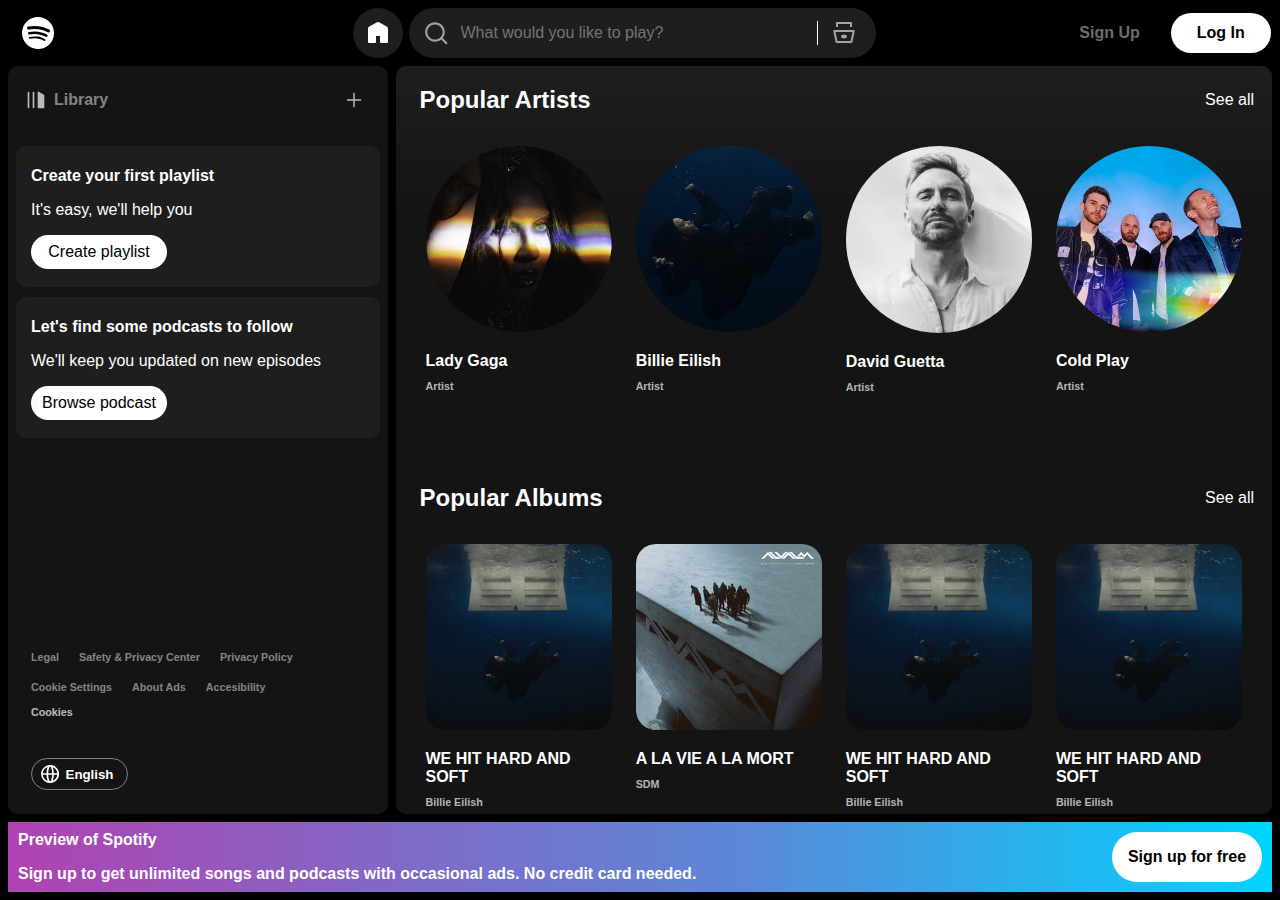
==== index.html @ e06eae56 "main.html to index.html" ====
<html lang="en">
  <head>
    <meta charset="UTF-8" />
    <meta name="viewport" content="width=device-width, initial-scale=1.0" />
    <title>Spotify</title>
    <link rel="stylesheet" href="style.css" />
  </head>
  <body>
    <header class="spaceBetween verticalCenter">
      <svg
        class="spotifyIcon"
        role="img"
        viewBox="0 0 24 24"
        aria-label="Spotify"
        aria-hidden="false"
        height="32"
        data-encore-id="logoSpotify"
      >
        <title>Spotify</title>
        <path
          d="M13.427.01C6.805-.253 1.224 4.902.961 11.524.698 18.147 5.853 23.728 12.476 23.99c6.622.263 12.203-4.892 12.466-11.514S20.049.272 13.427.01m5.066 17.579a.717.717 0 0 1-.977.268 14.4 14.4 0 0 0-5.138-1.747 14.4 14.4 0 0 0-5.42.263.717.717 0 0 1-.338-1.392c1.95-.474 3.955-.571 5.958-.29 2.003.282 3.903.928 5.647 1.92a.717.717 0 0 1 .268.978m1.577-3.15a.93.93 0 0 1-1.262.376 17.7 17.7 0 0 0-5.972-1.96 17.7 17.7 0 0 0-6.281.238.93.93 0 0 1-1.11-.71.93.93 0 0 1 .71-1.11 19.5 19.5 0 0 1 6.94-.262 19.5 19.5 0 0 1 6.599 2.165c.452.245.62.81.376 1.263m1.748-3.551a1.147 1.147 0 0 1-1.546.488 21.4 21.4 0 0 0-6.918-2.208 21.4 21.4 0 0 0-7.259.215 1.146 1.146 0 0 1-.456-2.246 23.7 23.7 0 0 1 8.034-.24 23.7 23.7 0 0 1 7.657 2.445c.561.292.78.984.488 1.546m13.612-.036-.832-.247c-1.67-.495-2.14-.681-2.14-1.353 0-.637.708-1.327 2.264-1.327 1.539 0 2.839.752 3.51 1.31.116.096.24.052.24-.098V6.935c0-.097-.027-.15-.098-.203-.83-.62-2.272-1.07-3.723-1.07-2.953 0-4.722 1.68-4.722 3.59 0 2.157 1.371 2.91 3.626 3.546l.973.274c1.689.478 1.998.902 1.998 1.556 0 1.097-.831 1.433-2.07 1.433-1.556 0-3.457-.911-4.35-2.025-.08-.098-.177-.053-.177.062v2.423c0 .097.01.141.08.22.743.814 2.52 1.53 4.59 1.53 2.546 0 4.456-1.485 4.456-3.784 0-1.787-1.052-2.865-3.625-3.635m10.107-1.76c-1.68 0-2.653 1.026-3.219 2.052V9.376c0-.08-.044-.124-.124-.124h-2.22c-.079 0-.123.044-.123.124V20.72c0 .08.044.124.124.124h2.22c.079 0 .123-.044.123-.124v-4.536c.566 1.025 1.521 2.034 3.237 2.034 2.264 0 3.89-1.955 3.89-4.581s-1.644-4.545-3.908-4.545m-.654 6.986c-1.185 0-2.211-1.167-2.618-2.458.407-1.362 1.344-2.405 2.618-2.405 1.211 0 2.051.92 2.051 2.423s-.84 2.44-2.051 2.44m40.633-6.826h-2.264c-.08 0-.115.017-.15.097l-2.282 5.483-2.29-5.483c-.035-.08-.07-.097-.15-.097h-3.661v-.584c0-.955.645-1.397 1.476-1.397.496 0 1.035.256 1.415.486.089.053.15-.008.115-.088l-.796-1.901a.26.26 0 0 0-.124-.133c-.389-.203-1.025-.38-1.644-.38-1.875 0-2.954 1.432-2.954 3.254v.743h-1.503c-.08 0-.124.044-.124.124v1.768c0 .08.044.124.124.124h1.503v6.668c0 .08.044.123.124.123h2.264c.08 0 .124-.044.124-.123v-6.668h1.936l2.812 6.11-1.512 3.325c-.044.098.009.142.097.142h2.414c.08 0 .116-.018.15-.097l4.997-11.355c.035-.08-.009-.141-.097-.141M54.964 9.04c-2.865 0-4.837 2.025-4.837 4.616 0 2.573 1.971 4.616 4.837 4.616 2.856 0 4.846-2.043 4.846-4.616 0-2.591-1.99-4.616-4.846-4.616m.008 7.065c-1.37 0-2.343-1.043-2.343-2.45 0-1.405.973-2.449 2.343-2.449 1.362 0 2.335 1.043 2.335 2.45 0 1.406-.973 2.45-2.335 2.45m33.541-6.334a1.24 1.24 0 0 0-.483-.471 1.4 1.4 0 0 0-.693-.17q-.384 0-.693.17a1.24 1.24 0 0 0-.484.471q-.174.302-.174.681 0 .375.174.677.175.3.484.471t.693.17.693-.17.483-.471.175-.676q0-.38-.175-.682m-.211 1.247a1 1 0 0 1-.394.39 1.15 1.15 0 0 1-.571.14 1.16 1.16 0 0 1-.576-.14 1 1 0 0 1-.391-.39 1.14 1.14 0 0 1-.14-.566q0-.316.14-.562t.391-.388.576-.14q.32 0 .57.14.253.141.395.39t.142.565q0 .312-.142.56m-19.835-5.78c-.85 0-1.468.6-1.468 1.396s.619 1.397 1.468 1.397c.866 0 1.485-.6 1.485-1.397 0-.796-.619-1.397-1.485-1.397m19.329 5.19a.31.31 0 0 0 .134-.262q0-.168-.132-.266-.132-.099-.381-.099h-.588v1.229h.284v-.489h.154l.374.489h.35l-.41-.518a.5.5 0 0 0 .215-.084m-.424-.109h-.26v-.3h.27q.12 0 .184.036a.12.12 0 0 1 .065.116.12.12 0 0 1-.067.111.4.4 0 0 1-.192.037M69.607 9.252h-2.263c-.08 0-.124.044-.124.124v8.56c0 .08.044.123.124.123h2.263c.08 0 .124-.044.124-.123v-8.56c0-.08-.044-.124-.124-.124m-3.333 6.605a2.1 2.1 0 0 1-1.053.257c-.725 0-1.185-.425-1.185-1.362v-3.484h2.211c.08 0 .124-.044.124-.124V9.376c0-.08-.044-.124-.124-.124h-2.21V6.944c0-.097-.063-.15-.15-.08l-3.954 3.113c-.053.044-.07.088-.07.16v1.007c0 .08.044.124.123.124h1.539v3.855c0 2.087 1.203 3.06 2.918 3.06.743 0 1.46-.194 1.884-.442.062-.035.07-.07.07-.133v-1.68c0-.088-.044-.115-.123-.07"
          transform="translate(-0.95,0)"
        ></path>
      </svg>

      <section class="row verticalCenter search">
        <section class="homeButtonWrapper horizontalCenter">
          <a class="homeButton center" href="">
            <svg
              class="homeIcon"
              data-encore-id="icon"
              role="img"
              aria-hidden="true"
              viewBox="0 0 24 24"
            >
              <path
                d="M13.5 1.515a3 3 0 0 0-3 0L3 5.845a2 2 0 0 0-1 1.732V21a1 1 0 0 0 1 1h6a1 1 0 0 0 1-1v-6h4v6a1 1 0 0 0 1 1h6a1 1 0 0 0 1-1V7.577a2 2 0 0 0-1-1.732l-7.5-4.33z"
              ></path>
            </svg>
          </a>
          <h6 class="headerToolTip center white">Home</h6>
        </section>

        <section class="searchBar row center spaceBetween">
          <section class="searchButtonWrapper horizontalCenter">
            <a class="searchButton center" href="">
              <svg
                class="searchIcon"
                data-encore-id="icon"
                role="img"
                aria-hidden="true"
                viewBox="0 0 24 24"
              >
                <path
                  d="M10.533 1.27893C5.35215 1.27893 1.12598 5.41887 1.12598 10.5579C1.12598 15.697 5.35215 19.8369 10.533 19.8369C12.767 19.8369 14.8235 19.0671 16.4402 17.7794L20.7929 22.132C21.1834 22.5226 21.8166 22.5226 22.2071 22.132C22.5976 21.7415 22.5976 21.1083 22.2071 20.7178L17.8634 16.3741C19.1616 14.7849 19.94 12.7634 19.94 10.5579C19.94 5.41887 15.7138 1.27893 10.533 1.27893ZM3.12598 10.5579C3.12598 6.55226 6.42768 3.27893 10.533 3.27893C14.6383 3.27893 17.94 6.55226 17.94 10.5579C17.94 14.5636 14.6383 17.8369 10.533 17.8369C6.42768 17.8369 3.12598 14.5636 3.12598 10.5579Z"
                ></path>
              </svg>
            </a>
            <h6 class="headerToolTip center white">Search</h6>
          </section>

          <form class="searchForm center" action="">
            <input
              class="searchInput"
              type="text"
              placeholder="What would you like to play?"
            />
          </form>
          <section class="browseButtonWrapper center">
            <a class="browseButton" href="">
              <svg
                class="browseIcon"
                data-encore-id="icon"
                role="img"
                aria-hidden="true"
                viewBox="0 0 24 24"
              >
                <path
                  d="M15 15.5c0 1.105-1.343 2-3 2s-3-.895-3-2 1.343-2 3-2 3 .895 3 2z"
                ></path>
                <path
                  d="M1.513 9.37A1 1 0 0 1 2.291 9h19.418a1 1 0 0 1 .979 1.208l-2.339 11a1 1 0 0 1-.978.792H4.63a1 1 0 0 1-.978-.792l-2.339-11a1 1 0 0 1 .201-.837zM3.525 11l1.913 9h13.123l1.913-9H3.525zM4 2a1 1 0 0 1 1-1h14a1 1 0 0 1 1 1v4h-2V3H6v3H4V2z"
                ></path>
              </svg>
            </a>
            <h6 class="headerToolTip center white">Browse</h6>
          </section>
        </section>
      </section>

      <section class="account center spaceBetween">
        <a class="signUp button center bolder grey" href="">Sign Up</a>
        <a class="logIn button center bolder black" href="">Log In</a>
      </section>
    </header>

    <section class="middle row">
      <section class="leftMiddle column spaceBetween">
        <section class="topLeft">
          <section class="libraryTitle row verticalCenter spaceBetween">
            <a class="libraryButton button grey center bold" href="">
              <svg
                class="libraryIcon"
                data-encore-id="icon"
                role="img"
                aria-hidden="true"
                viewBox="0 0 24 24"
              >
                <path
                  d="M3 22a1 1 0 0 1-1-1V3a1 1 0 0 1 2 0v18a1 1 0 0 1-1 1zM15.5 2.134A1 1 0 0 0 14 3v18a1 1 0 0 0 1 1h6a1 1 0 0 0 1-1V6.464a1 1 0 0 0-.5-.866l-6-3.464zM9 2a1 1 0 0 0-1 1v18a1 1 0 1 0 2 0V3a1 1 0 0 0-1-1z"
                ></path>
              </svg>
              Library
            </a>
            <a href="">
              <svg
                class="plusIcon"
                data-encore-id="icon"
                role="img"
                aria-hidden="true"
                viewBox="0 0 16 16"
              >
                <path
                  d="M15.25 8a.75.75 0 0 1-.75.75H8.75v5.75a.75.75 0 0 1-1.5 0V8.75H1.5a.75.75 0 0 1 0-1.5h5.75V1.5a.75.75 0 0 1 1.5 0v5.75h5.75a.75.75 0 0 1 .75.75z"
                ></path>
              </svg>
            </a>
          </section>

          <section class="scrollMenu">
            <section class="guideSection white">
              <p class="bold">Create your first playlist</p>
              <p>It's easy, we'll help you</p>
              <a class="getStarted button black center" href=""
                >Create playlist</a
              >
            </section>

            <section class="guideSection white">
              <p class="bold">Let's find some podcasts to follow</p>
              <p>We'll keep you updated on new episodes</p>
              <a class="getStarted button black center" href=""
                >Browse podcast</a
              >
            </section>
          </section>
        </section>

        <section class="bottomLeft">
          <section class="legalContainer">
            <a class="legalInfo button grey" href=""
              ><h6 class="legalInfoText">Legal</h6></a
            >
            <a class="legalInfo button grey" href=""
              ><h6 class="legalInfoText">Safety & Privacy Center</h6></a
            >
            <a class="legalInfo button grey" href=""
              ><h6 class="legalInfoText">Privacy Policy</h6></a
            >
            <a class="legalInfo button grey" href=""
              ><h6 class="legalInfoText">Cookie Settings</h6></a
            >
            <a class="legalInfo button grey" href=""
              ><h6 class="legalInfoText">About Ads</h6></a
            >
            <a class="legalInfo button grey" href=""
              ><h6 class="legalInfoText">Accesibility</h6></a
            >
          </section>
          <a class="underlineHover legalInfo button white" href=""
            ><h6 class="legalInfoText cookies">Cookies</h6></a
          >

          <a
            class="LanguageButton verticalCenter spaceAround button white bold"
            href=""
          >
            <svg
              class="globeIcon"
              data-encore-id="icon"
              role="img"
              aria-hidden="true"
              viewBox="0 0 16 16"
            >
              <path
                d="M8.152 16H8a8 8 0 1 1 .152 0zm-.41-14.202c-.226.273-.463.713-.677 1.323-.369 1.055-.626 2.496-.687 4.129h3.547c-.06-1.633-.318-3.074-.687-4.129-.213-.61-.45-1.05-.676-1.323-.194-.235-.326-.285-.385-.296h-.044c-.055.007-.19.052-.391.296zM4.877 7.25c.062-1.771.34-3.386.773-4.624.099-.284.208-.554.329-.806a6.507 6.507 0 0 0-4.436 5.43h3.334zm-3.334 1.5a6.507 6.507 0 0 0 4.436 5.43 7.974 7.974 0 0 1-.33-.806c-.433-1.238-.71-2.853-.772-4.624H1.543zm4.835 0c.061 1.633.318 3.074.687 4.129.214.61.451 1.05.677 1.323.202.244.336.29.391.297l.044-.001c.06-.01.19-.061.385-.296.226-.273.463-.713.676-1.323.37-1.055.626-2.496.687-4.129H6.378zm5.048 0c-.061 1.771-.339 3.386-.772 4.624-.082.235-.171.46-.268.674a6.506 6.506 0 0 0 4.071-5.298h-3.03zm3.031-1.5a6.507 6.507 0 0 0-4.071-5.298c.097.214.186.44.268.674.433 1.238.711 2.853.772 4.624h3.031z"
              ></path>
            </svg>
            <h5>English</h5>
          </a>
        </section>
      </section>

      <section class="rightMiddle">
        <section class="musicCategories">
          <section>
            <section class="spaceBetween verticalCenter">
              <a class="button categoryTitle white underlineHover" href=""
                ><h2>Popular Artists</h2></a
              >
              <a class="button white underlineHover" href="">See all</a>
            </section>

            <section class="category">
              <article class="categoryCard white column">
                <section class="cardImgWrapper">
                  <img
                    class="artistImg"
                    src="Images/Artists/Lady Gaga.png"
                    alt=""
                  />
                  <a class="playButton center" href="">
                    <svg
                      class="playIcon"
                      data-encore-id="icon"
                      role="img"
                      aria-hidden="true"
                      viewBox="0 0 24 24"
                    >
                      <path
                        d="m7.05 3.606 13.49 7.788a.7.7 0 0 1 0 1.212L7.05 20.394A.7.7 0 0 1 6 19.788V4.212a.7.7 0 0 1 1.05-.606z"
                      ></path>
                    </svg>
                  </a>
                </section>
                <section class="cardInfo">
                  <h4 class="cardText">Lady Gaga</h4>
                  <h6 class="cardText grey">Artist</h6>
                </section>
              </article>

              <article class="categoryCard white column">
                <section class="cardImgWrapper">
                  <img
                    class="artistImg"
                    src="Images/Artists/Billie Eilish.png"
                    alt=""
                  />
                  <a class="playButton center" href="">
                    <svg
                      class="playIcon"
                      data-encore-id="icon"
                      role="img"
                      aria-hidden="true"
                      viewBox="0 0 24 24"
                    >
                      <path
                        d="m7.05 3.606 13.49 7.788a.7.7 0 0 1 0 1.212L7.05 20.394A.7.7 0 0 1 6 19.788V4.212a.7.7 0 0 1 1.05-.606z"
                      ></path>
                    </svg>
                  </a>
                </section>
                <section class="cardInfo">
                  <h4 class="cardText">Billie Eilish</h4>
                  <h6 class="cardText grey">Artist</h6>
                </section>
              </article>

              <article class="categoryCard white column">
                <section class="cardImgWrapper">
                  <img
                    class="artistImg"
                    src="Images/Artists/David Guetta.png"
                    alt=""
                  />
                  <a class="playButton center" href="">
                    <svg
                      class="playIcon"
                      data-encore-id="icon"
                      role="img"
                      aria-hidden="true"
                      viewBox="0 0 24 24"
                    >
                      <path
                        d="m7.05 3.606 13.49 7.788a.7.7 0 0 1 0 1.212L7.05 20.394A.7.7 0 0 1 6 19.788V4.212a.7.7 0 0 1 1.05-.606z"
                      ></path>
                    </svg>
                  </a>
                </section>
                <section class="cardInfo">
                  <h4 class="cardText">David Guetta</h4>
                  <h6 class="cardText grey">Artist</h6>
                </section>
              </article>

              <article class="categoryCard white column">
                <section class="cardImgWrapper">
                  <img
                    class="artistImg"
                    src="Images/Artists/Cold Play.png"
                    alt=""
                  />
                  <a class="playButton center" href="">
                    <svg
                      class="playIcon"
                      data-encore-id="icon"
                      role="img"
                      aria-hidden="true"
                      viewBox="0 0 24 24"
                    >
                      <path
                        d="m7.05 3.606 13.49 7.788a.7.7 0 0 1 0 1.212L7.05 20.394A.7.7 0 0 1 6 19.788V4.212a.7.7 0 0 1 1.05-.606z"
                      ></path>
                    </svg>
                  </a>
                </section>
                <section class="cardInfo">
                  <h4 class="cardText">Cold Play</h4>
                  <h6 class="cardText grey">Artist</h6>
                </section>
              </article>

              <article class="categoryCard white column">
                <section class="cardImgWrapper">
                  <img
                    class="artistImg"
                    src="Images/Artists/The Weekend.png"
                    alt=""
                  />
                  <a class="playButton center" href="">
                    <svg
                      class="playIcon"
                      data-encore-id="icon"
                      role="img"
                      aria-hidden="true"
                      viewBox="0 0 24 24"
                    >
                      <path
                        d="m7.05 3.606 13.49 7.788a.7.7 0 0 1 0 1.212L7.05 20.394A.7.7 0 0 1 6 19.788V4.212a.7.7 0 0 1 1.05-.606z"
                      ></path>
                    </svg>
                  </a>
                </section>
                <section class="cardInfo">
                  <h4 class="cardText">The Weekend</h4>
                  <h6 class="cardText grey">Artist</h6>
                </section>
              </article>

              <article class="categoryCard white column">
                <section class="cardImgWrapper">
                  <img
                    class="artistImg"
                    src="Images/Artists/Rihanna.png"
                    alt=""
                  />
                  <a class="playButton center" href="">
                    <svg
                      class="playIcon"
                      data-encore-id="icon"
                      role="img"
                      aria-hidden="true"
                      viewBox="0 0 24 24"
                    >
                      <path
                        d="m7.05 3.606 13.49 7.788a.7.7 0 0 1 0 1.212L7.05 20.394A.7.7 0 0 1 6 19.788V4.212a.7.7 0 0 1 1.05-.606z"
                      ></path>
                    </svg>
                  </a>
                </section>
                <section class="cardInfo">
                  <h4 class="cardText">Rihanna</h4>
                  <h6 class="cardText grey">Artist</h6>
                </section>
              </article>

              <article class="categoryCard white column">
                <section class="cardImgWrapper">
                  <img
                    class="artistImg"
                    src="Images/Artists/Lost Frequencies.png"
                    alt=""
                  />
                  <a class="playButton center" href="">
                    <svg
                      class="playIcon"
                      data-encore-id="icon"
                      role="img"
                      aria-hidden="true"
                      viewBox="0 0 24 24"
                    >
                      <path
                        d="m7.05 3.606 13.49 7.788a.7.7 0 0 1 0 1.212L7.05 20.394A.7.7 0 0 1 6 19.788V4.212a.7.7 0 0 1 1.05-.606z"
                      ></path>
                    </svg>
                  </a>
                </section>
                <section class="cardInfo">
                  <h4 class="cardText">Lost Freuqencies</h4>
                  <h6 class="cardText grey">Artist</h6>
                </section>
              </article>

              <article class="categoryCard white column">
                <section class="cardImgWrapper">
                  <img
                    class="artistImg"
                    src="Images/Artists/Eminem.png"
                    alt=""
                  />
                  <a class="playButton center" href="">
                    <svg
                      class="playIcon"
                      data-encore-id="icon"
                      role="img"
                      aria-hidden="true"
                      viewBox="0 0 24 24"
                    >
                      <path
                        d="m7.05 3.606 13.49 7.788a.7.7 0 0 1 0 1.212L7.05 20.394A.7.7 0 0 1 6 19.788V4.212a.7.7 0 0 1 1.05-.606z"
                      ></path>
                    </svg>
                  </a>
                </section>
                <section class="cardInfo">
                  <h4 class="cardText">Eminem</h4>
                  <h6 class="cardText grey">Artist</h6>
                </section>
              </article>

              <article class="categoryCard white column">
                <section class="cardImgWrapper">
                  <img
                    class="artistImg"
                    src="Images/Artists/Adele.png"
                    alt=""
                  />
                  <a class="playButton center" href="">
                    <svg
                      class="playIcon"
                      data-encore-id="icon"
                      role="img"
                      aria-hidden="true"
                      viewBox="0 0 24 24"
                    >
                      <path
                        d="m7.05 3.606 13.49 7.788a.7.7 0 0 1 0 1.212L7.05 20.394A.7.7 0 0 1 6 19.788V4.212a.7.7 0 0 1 1.05-.606z"
                      ></path>
                    </svg>
                  </a>
                </section>
                <section class="cardInfo">
                  <h4 class="cardText">Adele</h4>
                  <h6 class="cardText grey">Artist</h6>
                </section>
              </article>
            </section>
          </section>

          <section>
            <section class="spaceBetween verticalCenter">
              <a class="button categoryTitle white underlineHover" href=""
                ><h2>Popular Albums</h2></a
              >
              <a class="button white underlineHover" href="">See all</a>
            </section>

            <section class="category">
              <article class="categoryCard white column">
                <section class="cardImgWrapper">
                  <img
                    class="musicImg"
                    src="Images/Albums/WE HIT HARD AND SOFT.png"
                    alt=""
                  />
                  <a class="playButton center" href="">
                    <svg
                      class="playIcon"
                      data-encore-id="icon"
                      role="img"
                      aria-hidden="true"
                      viewBox="0 0 24 24"
                    >
                      <path
                        d="m7.05 3.606 13.49 7.788a.7.7 0 0 1 0 1.212L7.05 20.394A.7.7 0 0 1 6 19.788V4.212a.7.7 0 0 1 1.05-.606z"
                      ></path>
                    </svg>
                  </a>
                </section>
                <section class="cardInfo">
                  <h4 class="cardText">WE HIT HARD AND SOFT</h4>
                  <h6 class="cardText grey">Billie Eilish</h6>
                </section>
              </article>

              <article class="categoryCard white column">
                <section class="cardImgWrapper">
                  <img
                    class="musicImg"
                    src="Images/Albums/A LA VIE A LA MORT.png"
                    alt=""
                  />
                  <a class="playButton center" href="">
                    <svg
                      class="playIcon"
                      data-encore-id="icon"
                      role="img"
                      aria-hidden="true"
                      viewBox="0 0 24 24"
                    >
                      <path
                        d="m7.05 3.606 13.49 7.788a.7.7 0 0 1 0 1.212L7.05 20.394A.7.7 0 0 1 6 19.788V4.212a.7.7 0 0 1 1.05-.606z"
                      ></path>
                    </svg>
                  </a>
                </section>
                <section class="cardInfo">
                  <h4 class="cardText">A LA VIE A LA MORT</h4>
                  <h6 class="cardText grey">SDM</h6>
                </section>
              </article>

              <article class="categoryCard white column">
                <section class="cardImgWrapper">
                  <img
                    class="musicImg"
                    src="Images/Albums/WE HIT HARD AND SOFT.png"
                    alt=""
                  />
                  <a class="playButton center" href="">
                    <svg
                      class="playIcon"
                      data-encore-id="icon"
                      role="img"
                      aria-hidden="true"
                      viewBox="0 0 24 24"
                    >
                      <path
                        d="m7.05 3.606 13.49 7.788a.7.7 0 0 1 0 1.212L7.05 20.394A.7.7 0 0 1 6 19.788V4.212a.7.7 0 0 1 1.05-.606z"
                      ></path>
                    </svg>
                  </a>
                </section>
                <section class="cardInfo">
                  <h4 class="cardText">WE HIT HARD AND SOFT</h4>
                  <h6 class="cardText grey">Billie Eilish</h6>
                </section>
              </article>

              <article class="categoryCard white column">
                <section class="cardImgWrapper">
                  <img
                    class="musicImg"
                    src="Images/Albums/WE HIT HARD AND SOFT.png"
                    alt=""
                  />
                  <a class="playButton center" href="">
                    <svg
                      class="playIcon"
                      data-encore-id="icon"
                      role="img"
                      aria-hidden="true"
                      viewBox="0 0 24 24"
                    >
                      <path
                        d="m7.05 3.606 13.49 7.788a.7.7 0 0 1 0 1.212L7.05 20.394A.7.7 0 0 1 6 19.788V4.212a.7.7 0 0 1 1.05-.606z"
                      ></path>
                    </svg>
                  </a>
                </section>
                <section class="cardInfo">
                  <h4 class="cardText">WE HIT HARD AND SOFT</h4>
                  <h6 class="cardText grey">Billie Eilish</h6>
                </section>
              </article>

              <article class="categoryCard white column">
                <section class="cardImgWrapper">
                  <img
                    class="musicImg"
                    src="Images/Albums/WE HIT HARD AND SOFT.png"
                    alt=""
                  />
                  <a class="playButton center" href="">
                    <svg
                      class="playIcon"
                      data-encore-id="icon"
                      role="img"
                      aria-hidden="true"
                      viewBox="0 0 24 24"
                    >
                      <path
                        d="m7.05 3.606 13.49 7.788a.7.7 0 0 1 0 1.212L7.05 20.394A.7.7 0 0 1 6 19.788V4.212a.7.7 0 0 1 1.05-.606z"
                      ></path>
                    </svg>
                  </a>
                </section>
                <section class="cardInfo">
                  <h4 class="cardText">WE HIT HARD AND SOFT</h4>
                  <h6 class="cardText grey">Billie Eilish</h6>
                </section>
              </article>
            </section>
          </section>

          <section>
            <section class="spaceBetween verticalCenter">
              <a class="button categoryTitle white underlineHover" href=""
                ><h2>Popular Albums</h2></a
              >
              <a class="button white underlineHover" href="">See all</a>
            </section>

            <section class="category">
              <article class="categoryCard white column">
                <section class="cardImgWrapper">
                  <img
                    class="musicImg"
                    src="Images/Albums/WE HIT HARD AND SOFT.png"
                    alt=""
                  />
                  <a class="playButton center" href="">
                    <svg
                      class="playIcon"
                      data-encore-id="icon"
                      role="img"
                      aria-hidden="true"
                      viewBox="0 0 24 24"
                    >
                      <path
                        d="m7.05 3.606 13.49 7.788a.7.7 0 0 1 0 1.212L7.05 20.394A.7.7 0 0 1 6 19.788V4.212a.7.7 0 0 1 1.05-.606z"
                      ></path>
                    </svg>
                  </a>
                </section>
                <section class="cardInfo">
                  <h6 class="cardText grey">Billie Eilish</h6>
                </section>
              </article>

              <article class="categoryCard white column">
                <section class="cardImgWrapper">
                  <img
                    class="musicImg"
                    src="Images/Albums/A LA VIE A LA MORT.png"
                    alt=""
                  />
                  <a class="playButton center" href="">
                    <svg
                      class="playIcon"
                      data-encore-id="icon"
                      role="img"
                      aria-hidden="true"
                      viewBox="0 0 24 24"
                    >
                      <path
                        d="m7.05 3.606 13.49 7.788a.7.7 0 0 1 0 1.212L7.05 20.394A.7.7 0 0 1 6 19.788V4.212a.7.7 0 0 1 1.05-.606z"
                      ></path>
                    </svg>
                  </a>
                </section>
                <section class="cardInfo">
                  <h6 class="cardText grey">SDM</h6>
                </section>
              </article>

              <article class="categoryCard white column">
                <section class="cardImgWrapper">
                  <img
                    class="musicImg"
                    src="Images/Albums/WE HIT HARD AND SOFT.png"
                    alt=""
                  />
                  <a class="playButton center" href="">
                    <svg
                      class="playIcon"
                      data-encore-id="icon"
                      role="img"
                      aria-hidden="true"
                      viewBox="0 0 24 24"
                    >
                      <path
                        d="m7.05 3.606 13.49 7.788a.7.7 0 0 1 0 1.212L7.05 20.394A.7.7 0 0 1 6 19.788V4.212a.7.7 0 0 1 1.05-.606z"
                      ></path>
                    </svg>
                  </a>
                </section>
                <section class="cardInfo">
                  <h6 class="cardText grey">Billie Eilish</h6>
                </section>
              </article>

              <article class="categoryCard white column">
                <section class="cardImgWrapper">
                  <img
                    class="musicImg"
                    src="Images/Albums/WE HIT HARD AND SOFT.png"
                    alt=""
                  />
                  <a class="playButton center" href="">
                    <svg
                      class="playIcon"
                      data-encore-id="icon"
                      role="img"
                      aria-hidden="true"
                      viewBox="0 0 24 24"
                    >
                      <path
                        d="m7.05 3.606 13.49 7.788a.7.7 0 0 1 0 1.212L7.05 20.394A.7.7 0 0 1 6 19.788V4.212a.7.7 0 0 1 1.05-.606z"
                      ></path>
                    </svg>
                  </a>
                </section>
                <section class="cardInfo">
                  <h6 class="cardText grey">Billie Eilish</h6>
                </section>
              </article>

              <article class="categoryCard white column">
                <section class="cardImgWrapper">
                  <img
                    class="musicImg"
                    src="Images/Albums/WE HIT HARD AND SOFT.png"
                    alt=""
                  />
                  <a class="playButton center" href="">
                    <svg
                      class="playIcon"
                      data-encore-id="icon"
                      role="img"
                      aria-hidden="true"
                      viewBox="0 0 24 24"
                    >
                      <path
                        d="m7.05 3.606 13.49 7.788a.7.7 0 0 1 0 1.212L7.05 20.394A.7.7 0 0 1 6 19.788V4.212a.7.7 0 0 1 1.05-.606z"
                      ></path>
                    </svg>
                  </a>
                </section>
                <section class="cardInfo">
                  <h6 class="cardText grey">Billie Eilish</h6>
                </section>
              </article>
            </section>
          </section>

          <section>
            <section class="spaceBetween verticalCenter">
              <a class="button categoryTitle white underlineHover" href=""
                ><h2>Popular Albums</h2></a
              >
            </section>

            <section class="category">
              <article class="categoryCard white column">
                <section class="cardImgWrapper">
                  <img
                    class="musicImg"
                    src="Images/Albums/WE HIT HARD AND SOFT.png"
                    alt=""
                  />
                  <a class="playButton center" href="">
                    <svg
                      class="playIcon"
                      data-encore-id="icon"
                      role="img"
                      aria-hidden="true"
                      viewBox="0 0 24 24"
                    >
                      <path
                        d="m7.05 3.606 13.49 7.788a.7.7 0 0 1 0 1.212L7.05 20.394A.7.7 0 0 1 6 19.788V4.212a.7.7 0 0 1 1.05-.606z"
                      ></path>
                    </svg>
                  </a>
                </section>
                <section class="cardInfo">
                  <h6 class="cardText grey">Billie Eilish</h6>
                </section>
              </article>

              <article class="categoryCard white column">
                <section class="cardImgWrapper">
                  <img
                    class="musicImg"
                    src="Images/Albums/A LA VIE A LA MORT.png"
                    alt=""
                  />
                  <a class="playButton center" href="">
                    <svg
                      class="playIcon"
                      data-encore-id="icon"
                      role="img"
                      aria-hidden="true"
                      viewBox="0 0 24 24"
                    >
                      <path
                        d="m7.05 3.606 13.49 7.788a.7.7 0 0 1 0 1.212L7.05 20.394A.7.7 0 0 1 6 19.788V4.212a.7.7 0 0 1 1.05-.606z"
                      ></path>
                    </svg>
                  </a>
                </section>
                <section class="cardInfo">
                  <h6 class="cardText grey">SDM</h6>
                </section>
              </article>

              <article class="categoryCard white column">
                <section class="cardImgWrapper">
                  <img
                    class="musicImg"
                    src="Images/Albums/WE HIT HARD AND SOFT.png"
                    alt=""
                  />
                  <a class="playButton center" href="">
                    <svg
                      class="playIcon"
                      data-encore-id="icon"
                      role="img"
                      aria-hidden="true"
                      viewBox="0 0 24 24"
                    >
                      <path
                        d="m7.05 3.606 13.49 7.788a.7.7 0 0 1 0 1.212L7.05 20.394A.7.7 0 0 1 6 19.788V4.212a.7.7 0 0 1 1.05-.606z"
                      ></path>
                    </svg>
                  </a>
                </section>
                <section class="cardInfo">
                  <h6 class="cardText grey">Billie Eilish</h6>
                </section>
              </article>

              <article class="categoryCard white column">
                <section class="cardImgWrapper">
                  <img
                    class="musicImg"
                    src="Images/Albums/WE HIT HARD AND SOFT.png"
                    alt=""
                  />
                  <a class="playButton center" href="">
                    <svg
                      class="playIcon"
                      data-encore-id="icon"
                      role="img"
                      aria-hidden="true"
                      viewBox="0 0 24 24"
                    >
                      <path
                        d="m7.05 3.606 13.49 7.788a.7.7 0 0 1 0 1.212L7.05 20.394A.7.7 0 0 1 6 19.788V4.212a.7.7 0 0 1 1.05-.606z"
                      ></path>
                    </svg>
                  </a>
                </section>
                <section class="cardInfo">
                  <h6 class="cardText grey">Billie Eilish</h6>
                </section>
              </article>

              <article class="categoryCard white column">
                <section class="cardImgWrapper">
                  <img
                    class="musicImg"
                    src="Images/Albums/WE HIT HARD AND SOFT.png"
                    alt=""
                  />
                  <a class="playButton center" href="">
                    <svg
                      class="playIcon"
                      data-encore-id="icon"
                      role="img"
                      aria-hidden="true"
                      viewBox="0 0 24 24"
                    >
                      <path
                        d="m7.05 3.606 13.49 7.788a.7.7 0 0 1 0 1.212L7.05 20.394A.7.7 0 0 1 6 19.788V4.212a.7.7 0 0 1 1.05-.606z"
                      ></path>
                    </svg>
                  </a>
                </section>
                <section class="cardInfo">
                  <h6 class="cardText grey">Billie Eilish</h6>
                </section>
              </article>
            </section>
          </section>

          <section>
            <section class="spaceBetween verticalCenter">
              <a class="button categoryTitle white underlineHover" href=""
                ><h2>Popular Albums</h2></a
              >
            </section>

            <section class="category">
              <article class="categoryCard white column">
                <section class="cardImgWrapper">
                  <img
                    class="musicImg"
                    src="Images/Albums/WE HIT HARD AND SOFT.png"
                    alt=""
                  />
                  <a class="playButton center" href="">
                    <svg
                      class="playIcon"
                      data-encore-id="icon"
                      role="img"
                      aria-hidden="true"
                      viewBox="0 0 24 24"
                    >
                      <path
                        d="m7.05 3.606 13.49 7.788a.7.7 0 0 1 0 1.212L7.05 20.394A.7.7 0 0 1 6 19.788V4.212a.7.7 0 0 1 1.05-.606z"
                      ></path>
                    </svg>
                  </a>
                </section>
                <section class="cardInfo">
                  <h6 class="cardText grey">Billie Eilish</h6>
                </section>
              </article>

              <article class="categoryCard white column">
                <section class="cardImgWrapper">
                  <img
                    class="musicImg"
                    src="Images/Albums/A LA VIE A LA MORT.png"
                    alt=""
                  />
                  <a class="playButton center" href="">
                    <svg
                      class="playIcon"
                      data-encore-id="icon"
                      role="img"
                      aria-hidden="true"
                      viewBox="0 0 24 24"
                    >
                      <path
                        d="m7.05 3.606 13.49 7.788a.7.7 0 0 1 0 1.212L7.05 20.394A.7.7 0 0 1 6 19.788V4.212a.7.7 0 0 1 1.05-.606z"
                      ></path>
                    </svg>
                  </a>
                </section>
                <section class="cardInfo">
                  <h6 class="cardText grey">SDM</h6>
                </section>
              </article>

              <article class="categoryCard white column">
                <section class="cardImgWrapper">
                  <img
                    class="musicImg"
                    src="Images/Albums/WE HIT HARD AND SOFT.png"
                    alt=""
                  />
                  <a class="playButton center" href="">
                    <svg
                      class="playIcon"
                      data-encore-id="icon"
                      role="img"
                      aria-hidden="true"
                      viewBox="0 0 24 24"
                    >
                      <path
                        d="m7.05 3.606 13.49 7.788a.7.7 0 0 1 0 1.212L7.05 20.394A.7.7 0 0 1 6 19.788V4.212a.7.7 0 0 1 1.05-.606z"
                      ></path>
                    </svg>
                  </a>
                </section>
                <section class="cardInfo">
                  <h6 class="cardText grey">Billie Eilish</h6>
                </section>
              </article>

              <article class="categoryCard white column">
                <section class="cardImgWrapper">
                  <img
                    class="musicImg"
                    src="Images/Albums/WE HIT HARD AND SOFT.png"
                    alt=""
                  />
                  <a class="playButton center" href="">
                    <svg
                      class="playIcon"
                      data-encore-id="icon"
                      role="img"
                      aria-hidden="true"
                      viewBox="0 0 24 24"
                    >
                      <path
                        d="m7.05 3.606 13.49 7.788a.7.7 0 0 1 0 1.212L7.05 20.394A.7.7 0 0 1 6 19.788V4.212a.7.7 0 0 1 1.05-.606z"
                      ></path>
                    </svg>
                  </a>
                </section>
                <section class="cardInfo">
                  <h6 class="cardText grey">Billie Eilish</h6>
                </section>
              </article>

              <article class="categoryCard white column">
                <section class="cardImgWrapper">
                  <img
                    class="musicImg"
                    src="Images/Albums/WE HIT HARD AND SOFT.png"
                    alt=""
                  />
                  <a class="playButton center" href="">
                    <svg
                      class="playIcon"
                      data-encore-id="icon"
                      role="img"
                      aria-hidden="true"
                      viewBox="0 0 24 24"
                    >
                      <path
                        d="m7.05 3.606 13.49 7.788a.7.7 0 0 1 0 1.212L7.05 20.394A.7.7 0 0 1 6 19.788V4.212a.7.7 0 0 1 1.05-.606z"
                      ></path>
                    </svg>
                  </a>
                </section>
                <section class="cardInfo">
                  <h6 class="cardText grey">Billie Eilish</h6>
                </section>
              </article>
            </section>
          </section>
        </section>
        <section class="infoSection">
          <section class="row extraInfo spaceAround">
            <ul class="nonBulletList">
              <li class="white bold">Company</li>
              <li class="links">
                <a class="underlineHover button grey" href="">About</a>
              </li>
              <li class="links">
                <a class="underlineHover button grey" href="">Jobs</a>
              </li>
              <li class="links">
                <a class="underlineHover button grey" href="">For the Record</a>
              </li>
            </ul>
            <ul class="nonBulletList">
              <li class="white bold">Communities</li>
              <li class="links">
                <a class="underlineHover button grey" href="">For Artists</a>
              </li>
              <li class="links">
                <a class="underlineHover button grey" href="">Developers</a>
              </li>
              <li class="links">
                <a class="underlineHover button grey" href="">Advertising</a>
              </li>
              <li class="links">
                <a class="underlineHover button grey" href="">Investors</a>
              </li>
              <li class="links">
                <a class="underlineHover button grey" href="">Vendors</a>
              </li>
            </ul>
            <ul class="nonBulletList">
              <li class="white bold">Useful links</li>
              <li class="links">
                <a class="underlineHover button grey" href="">Support</a>
              </li>
              <li class="links">
                <a class="underlineHover button grey" href=""
                  >Free Mobile App</a
                >
              </li>
            </ul>
            <ul class="nonBulletList">
              <li class="white bold">Spotify Plans</li>
              <li class="links">
                <a class="underlineHover button grey" href=""
                  >Premium Individual</a
                >
              </li>
              <li class="links">
                <a class="underlineHover button grey" href="">Premium Duo</a>
              </li>
              <li class="links">
                <a class="underlineHover button grey" href="">Premium Family</a>
              </li>
              <li class="links">
                <a class="underlineHover button grey" href=""
                  >Premium Student</a
                >
              </li>
              <li class="links">
                <a class="underlineHover button grey" href="">Spotify Free</a>
              </li>
            </ul>
            <section class="row spaceAround socialMedia">
              <a class="socialMediaButton center" href="">
                <svg
                  class="socialMediaIcon"
                  data-encore-id="icon"
                  role="img"
                  aria-hidden="true"
                  viewBox="0 0 16 16"
                >
                  <path
                    d="M8 1.44c2.136 0 2.389.009 3.233.047.78.036 1.203.166 1.485.276.348.128.663.332.921.598.266.258.47.573.599.921.11.282.24.706.275 1.485.039.844.047 1.097.047 3.233s-.008 2.389-.047 3.232c-.035.78-.166 1.204-.275 1.486a2.654 2.654 0 0 1-1.518 1.518c-.282.11-.706.24-1.486.275-.843.039-1.097.047-3.233.047s-2.39-.008-3.232-.047c-.78-.035-1.204-.165-1.486-.275a2.477 2.477 0 0 1-.921-.599 2.477 2.477 0 0 1-.599-.92c-.11-.282-.24-.706-.275-1.486-.038-.844-.047-1.096-.047-3.232s.009-2.39.047-3.233c.036-.78.166-1.203.275-1.485.129-.348.333-.663.599-.921a2.49 2.49 0 0 1 .92-.599c.283-.11.707-.24 1.487-.275.843-.038 1.096-.047 3.232-.047L8 1.441zm.001-1.442c-2.172 0-2.445.01-3.298.048-.854.04-1.435.176-1.943.373a3.928 3.928 0 0 0-1.417.923c-.407.4-.722.883-.923 1.417-.198.508-.333 1.09-.372 1.942C.01 5.552 0 5.826 0 8c0 2.172.01 2.445.048 3.298.04.853.174 1.433.372 1.941.2.534.516 1.017.923 1.417.4.407.883.722 1.417.923.508.198 1.09.333 1.942.372.852.039 1.126.048 3.299.048 2.172 0 2.445-.01 3.298-.048.853-.04 1.433-.174 1.94-.372a4.087 4.087 0 0 0 2.34-2.34c.199-.508.334-1.09.373-1.942.039-.851.048-1.125.048-3.298s-.01-2.445-.048-3.298c-.04-.853-.174-1.433-.372-1.94a3.924 3.924 0 0 0-.923-1.418A3.928 3.928 0 0 0 13.24.42c-.508-.197-1.09-.333-1.942-.371-.851-.041-1.125-.05-3.298-.05l.001-.001z"
                  ></path>
                  <path
                    d="M8 3.892a4.108 4.108 0 1 0 0 8.216 4.108 4.108 0 0 0 0-8.216zm0 6.775a2.668 2.668 0 1 1 0-5.335 2.668 2.668 0 0 1 0 5.335zm4.27-5.978a.96.96 0 1 0 0-1.92.96.96 0 0 0 0 1.92z"
                  ></path>
                </svg>
              </a>
              <a class="socialMediaButton center" href=""
                ><svg
                  class="socialMediaIcon"
                  data-encore-id="icon"
                  role="img"
                  aria-hidden="true"
                  viewBox="0 0 16 16"
                >
                  <path
                    d="M13.54 3.889a2.968 2.968 0 0 0 1.333-1.683 5.937 5.937 0 0 1-1.929.738 2.992 2.992 0 0 0-.996-.706 2.98 2.98 0 0 0-1.218-.254 2.92 2.92 0 0 0-2.143.889 2.929 2.929 0 0 0-.889 2.15c0 .212.027.442.08.691a8.475 8.475 0 0 1-3.484-.932A8.536 8.536 0 0 1 1.532 2.54a2.993 2.993 0 0 0-.413 1.523c0 .519.12 1 .361 1.445.24.445.57.805.988 1.08a2.873 2.873 0 0 1-1.373-.374v.04c0 .725.23 1.365.69 1.92a2.97 2.97 0 0 0 1.739 1.048 2.937 2.937 0 0 1-1.365.056 2.94 2.94 0 0 0 1.063 1.5 2.945 2.945 0 0 0 1.77.603 5.944 5.944 0 0 1-3.77 1.302c-.243 0-.484-.016-.722-.048A8.414 8.414 0 0 0 5.15 14c.905 0 1.763-.12 2.572-.361.81-.24 1.526-.57 2.147-.988a9.044 9.044 0 0 0 1.683-1.46c.5-.556.911-1.155 1.234-1.798a9.532 9.532 0 0 0 .738-1.988 8.417 8.417 0 0 0 .246-2.429 6.177 6.177 0 0 0 1.508-1.563c-.56.249-1.14.407-1.738.476z"
                  ></path>
                </svg>
              </a>
              <a class="socialMediaButton center" href="">
                <svg
                  class="socialMediaIcon"
                  data-encore-id="icon"
                  role="img"
                  aria-hidden="true"
                  viewBox="0 0 16 16"
                >
                  <path
                    d="M16 8a8 8 0 1 0-9.25 7.903v-5.59H4.719V8H6.75V6.237c0-2.005 1.194-3.112 3.022-3.112.875 0 1.79.156 1.79.156V5.25h-1.008c-.994 0-1.304.617-1.304 1.25V8h2.219l-.355 2.313H9.25v5.59A8.002 8.002 0 0 0 16 8z"
                  ></path>
                </svg>
              </a>
            </section>
          </section>

          <section class="horizontalLine"></section>

          <section class="grey">© 2024 Spotify AB</section>
        </section>
      </section>
    </section>

    <footer class="verticalCenter spaceBetween">
      <section class="footerText white">
        <p class="bold">Preview of Spotify</p>
        <p class="bold">
          Sign up to get unlimited songs and podcasts with occasional ads. No
          credit card needed.
        </p>
      </section>
      <a class="button freeSignUp center bold black" href="">
        Sign up for free
      </a>
    </footer>
  </body>
</html>
---- style.css ----
@import "css/_header.css";
@import "css/_helpers.css";
@import "css/_reset.css";
@import "css/_varColors.css";
@import "css/_leftMiddle.css";
@import "css/_rightMiddle.css";
@import "css/_footer.css";

body {
  margin: 8px;
}

.middle {
  height: calc(100% - 136px);
  width: 100%;
  min-height: 400px;
  min-width: 960px;
  margin-bottom: 8px;
}
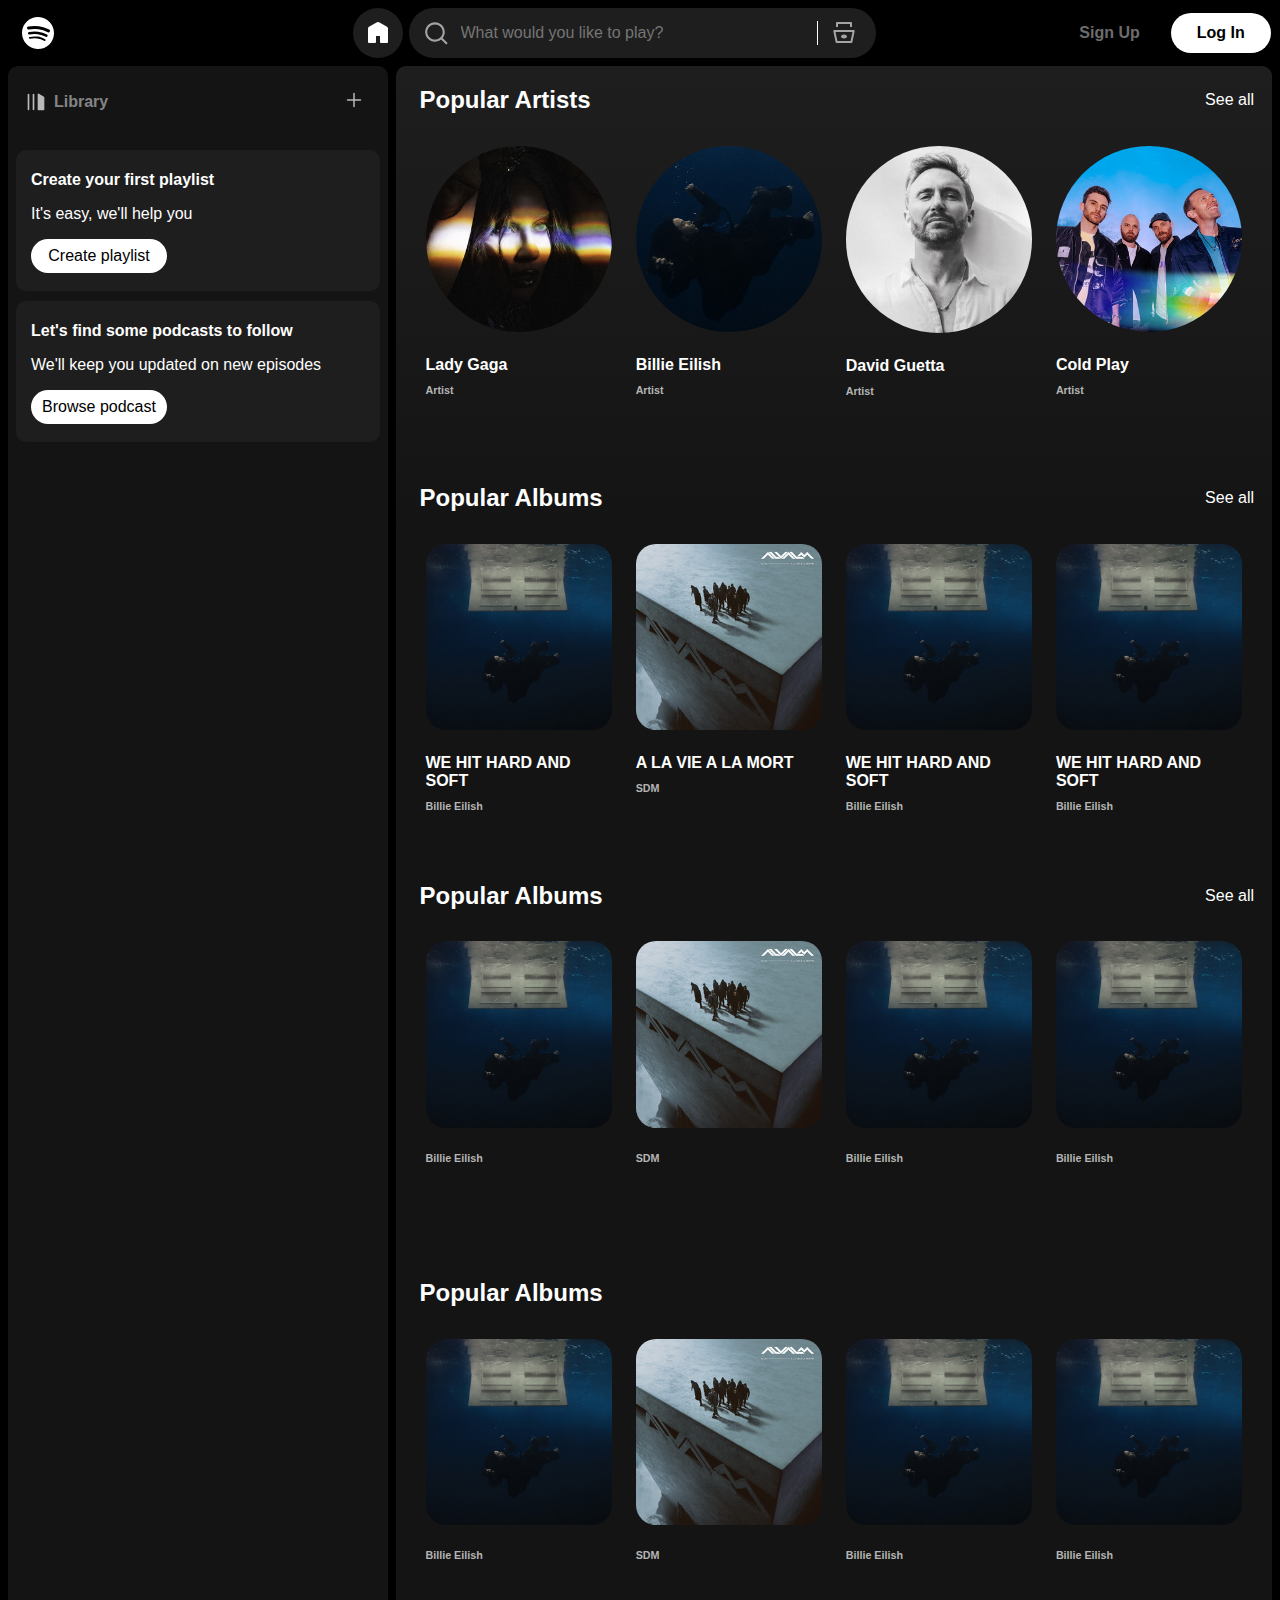
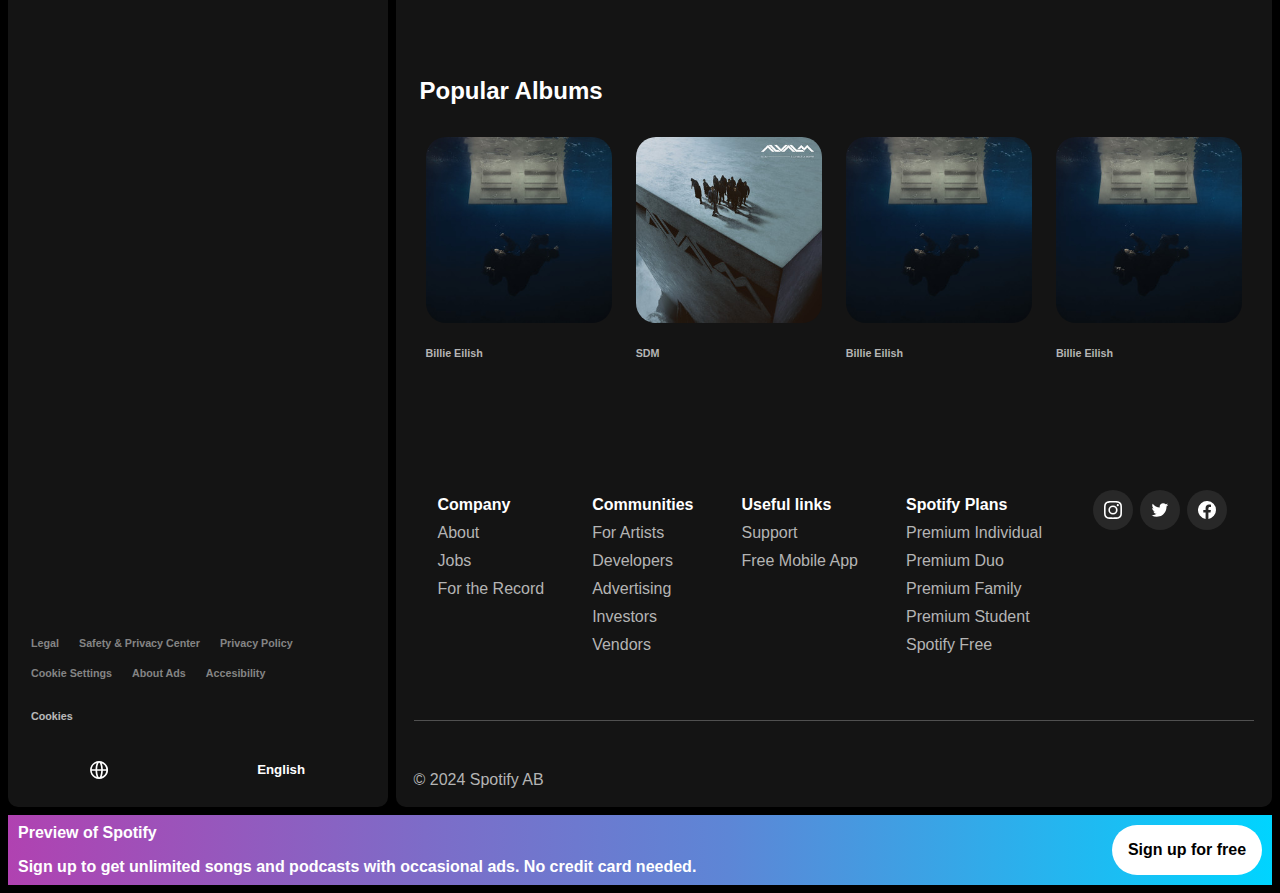
==== commit 8e804065: "Renamed Images + Added doctype" ====
--- a/index.html
+++ b/index.html
@@ -1,3 +1,4 @@
+<!DOCTYPE html>
 <html lang="en">
   <head>
     <meta charset="UTF-8" />
@@ -206,7 +207,7 @@
                 <section class="cardImgWrapper">
                   <img
                     class="artistImg"
-                    src="Images/Artists/Lady Gaga.png"
+                    src="Images/Artists/LadyGaga.png"
                     alt=""
                   />
                   <a class="playButton center" href="">
@@ -233,7 +234,7 @@
                 <section class="cardImgWrapper">
                   <img
                     class="artistImg"
-                    src="Images/Artists/Billie Eilish.png"
+                    src="Images/Artists/BillieEilish.png"
                     alt=""
                   />
                   <a class="playButton center" href="">
@@ -260,7 +261,7 @@
                 <section class="cardImgWrapper">
                   <img
                     class="artistImg"
-                    src="Images/Artists/David Guetta.png"
+                    src="Images/Artists/DavidGuetta.png"
                     alt=""
                   />
                   <a class="playButton center" href="">
@@ -287,7 +288,7 @@
                 <section class="cardImgWrapper">
                   <img
                     class="artistImg"
-                    src="Images/Artists/Cold Play.png"
+                    src="Images/Artists/ColdPlay.png"
                     alt=""
                   />
                   <a class="playButton center" href="">
@@ -314,7 +315,7 @@
                 <section class="cardImgWrapper">
                   <img
                     class="artistImg"
-                    src="Images/Artists/The Weekend.png"
+                    src="Images/Artists/TheWeekend.png"
                     alt=""
                   />
                   <a class="playButton center" href="">
@@ -368,7 +369,7 @@
                 <section class="cardImgWrapper">
                   <img
                     class="artistImg"
-                    src="Images/Artists/Lost Frequencies.png"
+                    src="Images/Artists/LostFrequencies.png"
                     alt=""
                   />
                   <a class="playButton center" href="">
@@ -460,7 +461,7 @@
                 <section class="cardImgWrapper">
                   <img
                     class="musicImg"
-                    src="Images/Albums/WE HIT HARD AND SOFT.png"
+                    src="Images/Albums/WeHitHardAndSoft.png"
                     alt=""
                   />
                   <a class="playButton center" href="">
@@ -487,7 +488,7 @@
                 <section class="cardImgWrapper">
                   <img
                     class="musicImg"
-                    src="Images/Albums/A LA VIE A LA MORT.png"
+                    src="Images/Albums/ALaVieALaMort.png"
                     alt=""
                   />
                   <a class="playButton center" href="">
@@ -514,7 +515,7 @@
                 <section class="cardImgWrapper">
                   <img
                     class="musicImg"
-                    src="Images/Albums/WE HIT HARD AND SOFT.png"
+                    src="Images/Albums/WeHitHardAndSoft.png"
                     alt=""
                   />
                   <a class="playButton center" href="">
@@ -541,7 +542,7 @@
                 <section class="cardImgWrapper">
                   <img
                     class="musicImg"
-                    src="Images/Albums/WE HIT HARD AND SOFT.png"
+                    src="Images/Albums/WeHitHardAndSoft.png"
                     alt=""
                   />
                   <a class="playButton center" href="">
@@ -568,7 +569,7 @@
                 <section class="cardImgWrapper">
                   <img
                     class="musicImg"
-                    src="Images/Albums/WE HIT HARD AND SOFT.png"
+                    src="Images/Albums/WeHitHardAndSoft.png"
                     alt=""
                   />
                   <a class="playButton center" href="">
@@ -606,33 +607,33 @@
                 <section class="cardImgWrapper">
                   <img
                     class="musicImg"
-                    src="Images/Albums/WE HIT HARD AND SOFT.png"
-                    alt=""
-                  />
-                  <a class="playButton center" href="">
-                    <svg
-                      class="playIcon"
-                      data-encore-id="icon"
-                      role="img"
-                      aria-hidden="true"
-                      viewBox="0 0 24 24"
-                    >
-                      <path
-                        d="m7.05 3.606 13.49 7.788a.7.7 0 0 1 0 1.212L7.05 20.394A.7.7 0 0 1 6 19.788V4.212a.7.7 0 0 1 1.05-.606z"
-                      ></path>
-                    </svg>
-                  </a>
-                </section>
-                <section class="cardInfo">
-                  <h6 class="cardText grey">Billie Eilish</h6>
-                </section>
-              </article>
-
-              <article class="categoryCard white column">
-                <section class="cardImgWrapper">
-                  <img
-                    class="musicImg"
-                    src="Images/Albums/A LA VIE A LA MORT.png"
+                    src="Images/Albums/WeHitHardAndSoft.png"
+                    alt=""
+                  />
+                  <a class="playButton center" href="">
+                    <svg
+                      class="playIcon"
+                      data-encore-id="icon"
+                      role="img"
+                      aria-hidden="true"
+                      viewBox="0 0 24 24"
+                    >
+                      <path
+                        d="m7.05 3.606 13.49 7.788a.7.7 0 0 1 0 1.212L7.05 20.394A.7.7 0 0 1 6 19.788V4.212a.7.7 0 0 1 1.05-.606z"
+                      ></path>
+                    </svg>
+                  </a>
+                </section>
+                <section class="cardInfo">
+                  <h6 class="cardText grey">Billie Eilish</h6>
+                </section>
+              </article>
+
+              <article class="categoryCard white column">
+                <section class="cardImgWrapper">
+                  <img
+                    class="musicImg"
+                    src="Images/Albums/ALaVieALaMort.png"
                     alt=""
                   />
                   <a class="playButton center" href="">
@@ -658,59 +659,59 @@
                 <section class="cardImgWrapper">
                   <img
                     class="musicImg"
-                    src="Images/Albums/WE HIT HARD AND SOFT.png"
-                    alt=""
-                  />
-                  <a class="playButton center" href="">
-                    <svg
-                      class="playIcon"
-                      data-encore-id="icon"
-                      role="img"
-                      aria-hidden="true"
-                      viewBox="0 0 24 24"
-                    >
-                      <path
-                        d="m7.05 3.606 13.49 7.788a.7.7 0 0 1 0 1.212L7.05 20.394A.7.7 0 0 1 6 19.788V4.212a.7.7 0 0 1 1.05-.606z"
-                      ></path>
-                    </svg>
-                  </a>
-                </section>
-                <section class="cardInfo">
-                  <h6 class="cardText grey">Billie Eilish</h6>
-                </section>
-              </article>
-
-              <article class="categoryCard white column">
-                <section class="cardImgWrapper">
-                  <img
-                    class="musicImg"
-                    src="Images/Albums/WE HIT HARD AND SOFT.png"
-                    alt=""
-                  />
-                  <a class="playButton center" href="">
-                    <svg
-                      class="playIcon"
-                      data-encore-id="icon"
-                      role="img"
-                      aria-hidden="true"
-                      viewBox="0 0 24 24"
-                    >
-                      <path
-                        d="m7.05 3.606 13.49 7.788a.7.7 0 0 1 0 1.212L7.05 20.394A.7.7 0 0 1 6 19.788V4.212a.7.7 0 0 1 1.05-.606z"
-                      ></path>
-                    </svg>
-                  </a>
-                </section>
-                <section class="cardInfo">
-                  <h6 class="cardText grey">Billie Eilish</h6>
-                </section>
-              </article>
-
-              <article class="categoryCard white column">
-                <section class="cardImgWrapper">
-                  <img
-                    class="musicImg"
-                    src="Images/Albums/WE HIT HARD AND SOFT.png"
+                    src="Images/Albums/WeHitHardAndSoft.png"
+                    alt=""
+                  />
+                  <a class="playButton center" href="">
+                    <svg
+                      class="playIcon"
+                      data-encore-id="icon"
+                      role="img"
+                      aria-hidden="true"
+                      viewBox="0 0 24 24"
+                    >
+                      <path
+                        d="m7.05 3.606 13.49 7.788a.7.7 0 0 1 0 1.212L7.05 20.394A.7.7 0 0 1 6 19.788V4.212a.7.7 0 0 1 1.05-.606z"
+                      ></path>
+                    </svg>
+                  </a>
+                </section>
+                <section class="cardInfo">
+                  <h6 class="cardText grey">Billie Eilish</h6>
+                </section>
+              </article>
+
+              <article class="categoryCard white column">
+                <section class="cardImgWrapper">
+                  <img
+                    class="musicImg"
+                    src="Images/Albums/WeHitHardAndSoft.png"
+                    alt=""
+                  />
+                  <a class="playButton center" href="">
+                    <svg
+                      class="playIcon"
+                      data-encore-id="icon"
+                      role="img"
+                      aria-hidden="true"
+                      viewBox="0 0 24 24"
+                    >
+                      <path
+                        d="m7.05 3.606 13.49 7.788a.7.7 0 0 1 0 1.212L7.05 20.394A.7.7 0 0 1 6 19.788V4.212a.7.7 0 0 1 1.05-.606z"
+                      ></path>
+                    </svg>
+                  </a>
+                </section>
+                <section class="cardInfo">
+                  <h6 class="cardText grey">Billie Eilish</h6>
+                </section>
+              </article>
+
+              <article class="categoryCard white column">
+                <section class="cardImgWrapper">
+                  <img
+                    class="musicImg"
+                    src="Images/Albums/WeHitHardAndSoft.png"
                     alt=""
                   />
                   <a class="playButton center" href="">
@@ -746,33 +747,33 @@
                 <section class="cardImgWrapper">
                   <img
                     class="musicImg"
-                    src="Images/Albums/WE HIT HARD AND SOFT.png"
-                    alt=""
-                  />
-                  <a class="playButton center" href="">
-                    <svg
-                      class="playIcon"
-                      data-encore-id="icon"
-                      role="img"
-                      aria-hidden="true"
-                      viewBox="0 0 24 24"
-                    >
-                      <path
-                        d="m7.05 3.606 13.49 7.788a.7.7 0 0 1 0 1.212L7.05 20.394A.7.7 0 0 1 6 19.788V4.212a.7.7 0 0 1 1.05-.606z"
-                      ></path>
-                    </svg>
-                  </a>
-                </section>
-                <section class="cardInfo">
-                  <h6 class="cardText grey">Billie Eilish</h6>
-                </section>
-              </article>
-
-              <article class="categoryCard white column">
-                <section class="cardImgWrapper">
-                  <img
-                    class="musicImg"
-                    src="Images/Albums/A LA VIE A LA MORT.png"
+                    src="Images/Albums/WeHitHardAndSoft.png"
+                    alt=""
+                  />
+                  <a class="playButton center" href="">
+                    <svg
+                      class="playIcon"
+                      data-encore-id="icon"
+                      role="img"
+                      aria-hidden="true"
+                      viewBox="0 0 24 24"
+                    >
+                      <path
+                        d="m7.05 3.606 13.49 7.788a.7.7 0 0 1 0 1.212L7.05 20.394A.7.7 0 0 1 6 19.788V4.212a.7.7 0 0 1 1.05-.606z"
+                      ></path>
+                    </svg>
+                  </a>
+                </section>
+                <section class="cardInfo">
+                  <h6 class="cardText grey">Billie Eilish</h6>
+                </section>
+              </article>
+
+              <article class="categoryCard white column">
+                <section class="cardImgWrapper">
+                  <img
+                    class="musicImg"
+                    src="Images/Albums/ALaVieALaMort.png"
                     alt=""
                   />
                   <a class="playButton center" href="">
@@ -798,59 +799,59 @@
                 <section class="cardImgWrapper">
                   <img
                     class="musicImg"
-                    src="Images/Albums/WE HIT HARD AND SOFT.png"
-                    alt=""
-                  />
-                  <a class="playButton center" href="">
-                    <svg
-                      class="playIcon"
-                      data-encore-id="icon"
-                      role="img"
-                      aria-hidden="true"
-                      viewBox="0 0 24 24"
-                    >
-                      <path
-                        d="m7.05 3.606 13.49 7.788a.7.7 0 0 1 0 1.212L7.05 20.394A.7.7 0 0 1 6 19.788V4.212a.7.7 0 0 1 1.05-.606z"
-                      ></path>
-                    </svg>
-                  </a>
-                </section>
-                <section class="cardInfo">
-                  <h6 class="cardText grey">Billie Eilish</h6>
-                </section>
-              </article>
-
-              <article class="categoryCard white column">
-                <section class="cardImgWrapper">
-                  <img
-                    class="musicImg"
-                    src="Images/Albums/WE HIT HARD AND SOFT.png"
-                    alt=""
-                  />
-                  <a class="playButton center" href="">
-                    <svg
-                      class="playIcon"
-                      data-encore-id="icon"
-                      role="img"
-                      aria-hidden="true"
-                      viewBox="0 0 24 24"
-                    >
-                      <path
-                        d="m7.05 3.606 13.49 7.788a.7.7 0 0 1 0 1.212L7.05 20.394A.7.7 0 0 1 6 19.788V4.212a.7.7 0 0 1 1.05-.606z"
-                      ></path>
-                    </svg>
-                  </a>
-                </section>
-                <section class="cardInfo">
-                  <h6 class="cardText grey">Billie Eilish</h6>
-                </section>
-              </article>
-
-              <article class="categoryCard white column">
-                <section class="cardImgWrapper">
-                  <img
-                    class="musicImg"
-                    src="Images/Albums/WE HIT HARD AND SOFT.png"
+                    src="Images/Albums/WeHitHardAndSoft.png"
+                    alt=""
+                  />
+                  <a class="playButton center" href="">
+                    <svg
+                      class="playIcon"
+                      data-encore-id="icon"
+                      role="img"
+                      aria-hidden="true"
+                      viewBox="0 0 24 24"
+                    >
+                      <path
+                        d="m7.05 3.606 13.49 7.788a.7.7 0 0 1 0 1.212L7.05 20.394A.7.7 0 0 1 6 19.788V4.212a.7.7 0 0 1 1.05-.606z"
+                      ></path>
+                    </svg>
+                  </a>
+                </section>
+                <section class="cardInfo">
+                  <h6 class="cardText grey">Billie Eilish</h6>
+                </section>
+              </article>
+
+              <article class="categoryCard white column">
+                <section class="cardImgWrapper">
+                  <img
+                    class="musicImg"
+                    src="Images/Albums/WeHitHardAndSoft.png"
+                    alt=""
+                  />
+                  <a class="playButton center" href="">
+                    <svg
+                      class="playIcon"
+                      data-encore-id="icon"
+                      role="img"
+                      aria-hidden="true"
+                      viewBox="0 0 24 24"
+                    >
+                      <path
+                        d="m7.05 3.606 13.49 7.788a.7.7 0 0 1 0 1.212L7.05 20.394A.7.7 0 0 1 6 19.788V4.212a.7.7 0 0 1 1.05-.606z"
+                      ></path>
+                    </svg>
+                  </a>
+                </section>
+                <section class="cardInfo">
+                  <h6 class="cardText grey">Billie Eilish</h6>
+                </section>
+              </article>
+
+              <article class="categoryCard white column">
+                <section class="cardImgWrapper">
+                  <img
+                    class="musicImg"
+                    src="Images/Albums/WeHitHardAndSoft.png"
                     alt=""
                   />
                   <a class="playButton center" href="">
@@ -886,33 +887,33 @@
                 <section class="cardImgWrapper">
                   <img
                     class="musicImg"
-                    src="Images/Albums/WE HIT HARD AND SOFT.png"
-                    alt=""
-                  />
-                  <a class="playButton center" href="">
-                    <svg
-                      class="playIcon"
-                      data-encore-id="icon"
-                      role="img"
-                      aria-hidden="true"
-                      viewBox="0 0 24 24"
-                    >
-                      <path
-                        d="m7.05 3.606 13.49 7.788a.7.7 0 0 1 0 1.212L7.05 20.394A.7.7 0 0 1 6 19.788V4.212a.7.7 0 0 1 1.05-.606z"
-                      ></path>
-                    </svg>
-                  </a>
-                </section>
-                <section class="cardInfo">
-                  <h6 class="cardText grey">Billie Eilish</h6>
-                </section>
-              </article>
-
-              <article class="categoryCard white column">
-                <section class="cardImgWrapper">
-                  <img
-                    class="musicImg"
-                    src="Images/Albums/A LA VIE A LA MORT.png"
+                    src="Images/Albums/WeHitHardAndSoft.png"
+                    alt=""
+                  />
+                  <a class="playButton center" href="">
+                    <svg
+                      class="playIcon"
+                      data-encore-id="icon"
+                      role="img"
+                      aria-hidden="true"
+                      viewBox="0 0 24 24"
+                    >
+                      <path
+                        d="m7.05 3.606 13.49 7.788a.7.7 0 0 1 0 1.212L7.05 20.394A.7.7 0 0 1 6 19.788V4.212a.7.7 0 0 1 1.05-.606z"
+                      ></path>
+                    </svg>
+                  </a>
+                </section>
+                <section class="cardInfo">
+                  <h6 class="cardText grey">Billie Eilish</h6>
+                </section>
+              </article>
+
+              <article class="categoryCard white column">
+                <section class="cardImgWrapper">
+                  <img
+                    class="musicImg"
+                    src="Images/Albums/ALaVieALaMort.png"
                     alt=""
                   />
                   <a class="playButton center" href="">
@@ -938,59 +939,59 @@
                 <section class="cardImgWrapper">
                   <img
                     class="musicImg"
-                    src="Images/Albums/WE HIT HARD AND SOFT.png"
-                    alt=""
-                  />
-                  <a class="playButton center" href="">
-                    <svg
-                      class="playIcon"
-                      data-encore-id="icon"
-                      role="img"
-                      aria-hidden="true"
-                      viewBox="0 0 24 24"
-                    >
-                      <path
-                        d="m7.05 3.606 13.49 7.788a.7.7 0 0 1 0 1.212L7.05 20.394A.7.7 0 0 1 6 19.788V4.212a.7.7 0 0 1 1.05-.606z"
-                      ></path>
-                    </svg>
-                  </a>
-                </section>
-                <section class="cardInfo">
-                  <h6 class="cardText grey">Billie Eilish</h6>
-                </section>
-              </article>
-
-              <article class="categoryCard white column">
-                <section class="cardImgWrapper">
-                  <img
-                    class="musicImg"
-                    src="Images/Albums/WE HIT HARD AND SOFT.png"
-                    alt=""
-                  />
-                  <a class="playButton center" href="">
-                    <svg
-                      class="playIcon"
-                      data-encore-id="icon"
-                      role="img"
-                      aria-hidden="true"
-                      viewBox="0 0 24 24"
-                    >
-                      <path
-                        d="m7.05 3.606 13.49 7.788a.7.7 0 0 1 0 1.212L7.05 20.394A.7.7 0 0 1 6 19.788V4.212a.7.7 0 0 1 1.05-.606z"
-                      ></path>
-                    </svg>
-                  </a>
-                </section>
-                <section class="cardInfo">
-                  <h6 class="cardText grey">Billie Eilish</h6>
-                </section>
-              </article>
-
-              <article class="categoryCard white column">
-                <section class="cardImgWrapper">
-                  <img
-                    class="musicImg"
-                    src="Images/Albums/WE HIT HARD AND SOFT.png"
+                    src="Images/Albums/WeHitHardAndSoft.png"
+                    alt=""
+                  />
+                  <a class="playButton center" href="">
+                    <svg
+                      class="playIcon"
+                      data-encore-id="icon"
+                      role="img"
+                      aria-hidden="true"
+                      viewBox="0 0 24 24"
+                    >
+                      <path
+                        d="m7.05 3.606 13.49 7.788a.7.7 0 0 1 0 1.212L7.05 20.394A.7.7 0 0 1 6 19.788V4.212a.7.7 0 0 1 1.05-.606z"
+                      ></path>
+                    </svg>
+                  </a>
+                </section>
+                <section class="cardInfo">
+                  <h6 class="cardText grey">Billie Eilish</h6>
+                </section>
+              </article>
+
+              <article class="categoryCard white column">
+                <section class="cardImgWrapper">
+                  <img
+                    class="musicImg"
+                    src="Images/Albums/WeHitHardAndSoft.png"
+                    alt=""
+                  />
+                  <a class="playButton center" href="">
+                    <svg
+                      class="playIcon"
+                      data-encore-id="icon"
+                      role="img"
+                      aria-hidden="true"
+                      viewBox="0 0 24 24"
+                    >
+                      <path
+                        d="m7.05 3.606 13.49 7.788a.7.7 0 0 1 0 1.212L7.05 20.394A.7.7 0 0 1 6 19.788V4.212a.7.7 0 0 1 1.05-.606z"
+                      ></path>
+                    </svg>
+                  </a>
+                </section>
+                <section class="cardInfo">
+                  <h6 class="cardText grey">Billie Eilish</h6>
+                </section>
+              </article>
+
+              <article class="categoryCard white column">
+                <section class="cardImgWrapper">
+                  <img
+                    class="musicImg"
+                    src="Images/Albums/WeHitHardAndSoft.png"
                     alt=""
                   />
                   <a class="playButton center" href="">
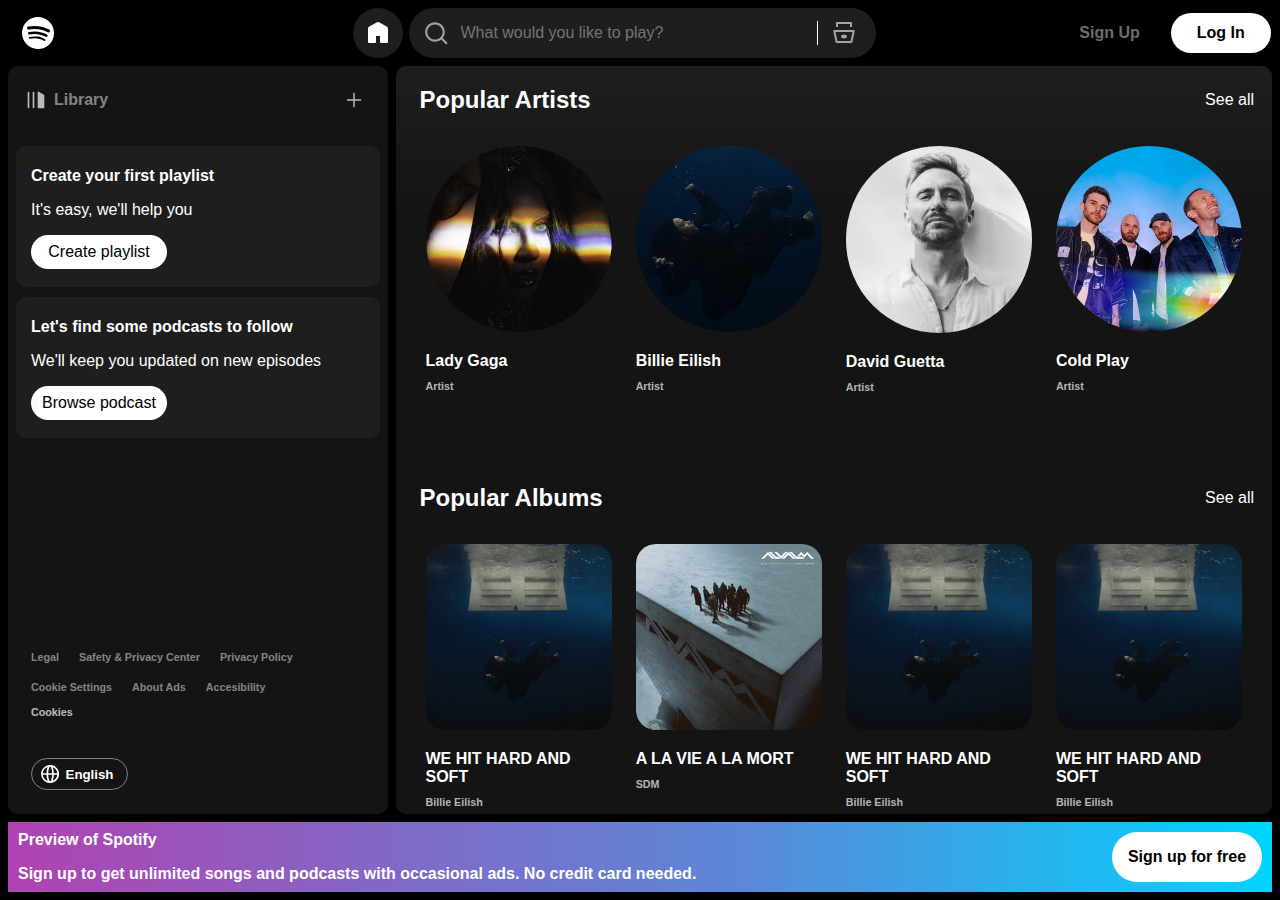
==== commit fb52ace2: "removal DOCTYPE, adjustment for removal of scrollbar" ====
--- a/index.html
+++ b/index.html
@@ -1,4 +1,3 @@
-<!DOCTYPE html>
 <html lang="en">
   <head>
     <meta charset="UTF-8" />
--- a/style.css
+++ b/style.css
@@ -13,7 +13,7 @@
 .middle {
   height: calc(100% - 136px);
   width: 100%;
-  min-height: 400px;
+  min-height: 398px;
   min-width: 960px;
   margin-bottom: 8px;
 }
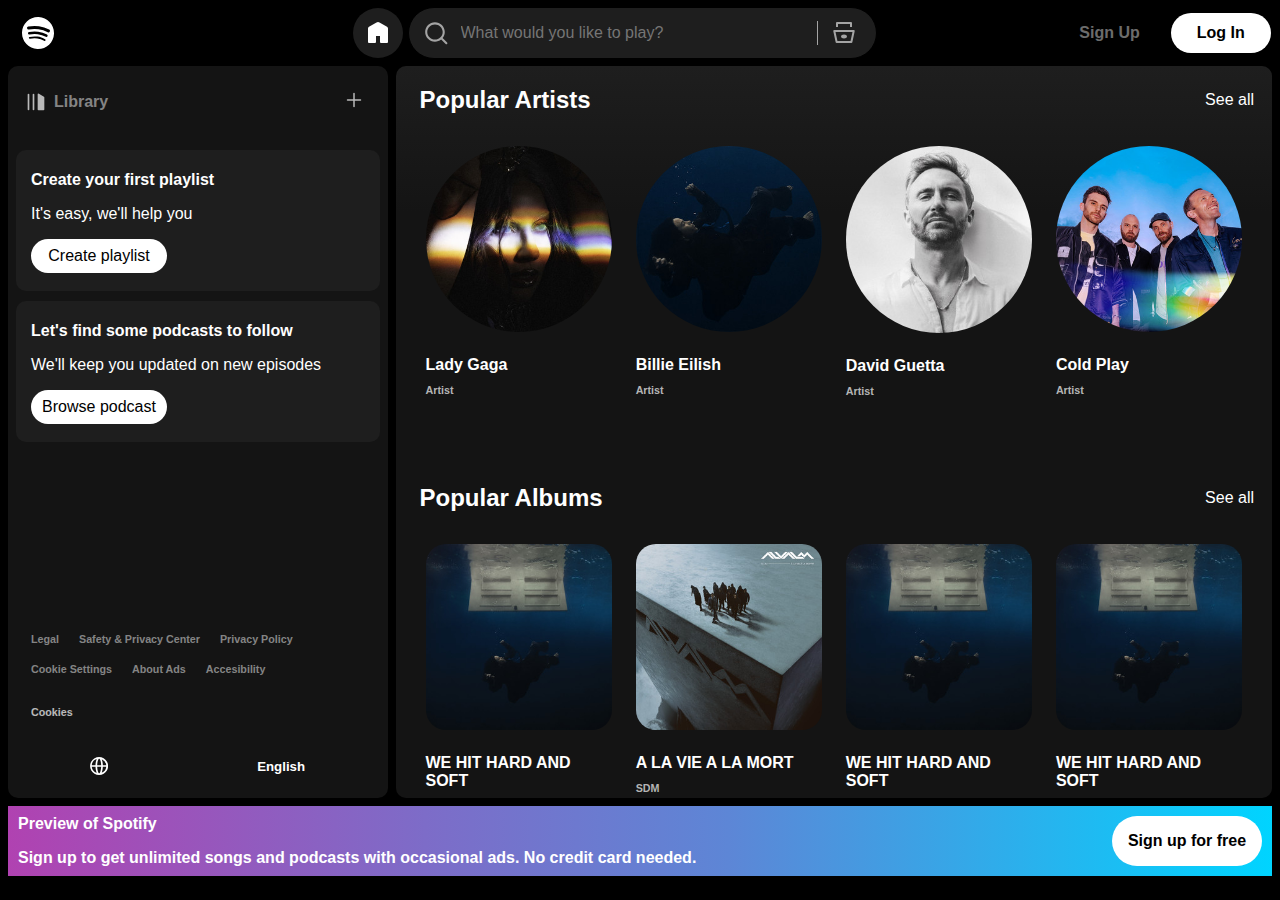
==== commit 1345f50a: "DOCTYPE fix overflow" ====
--- a/index.html
+++ b/index.html
@@ -1,3 +1,4 @@
+<!DOCTYPE html>
 <html lang="en">
   <head>
     <meta charset="UTF-8" />
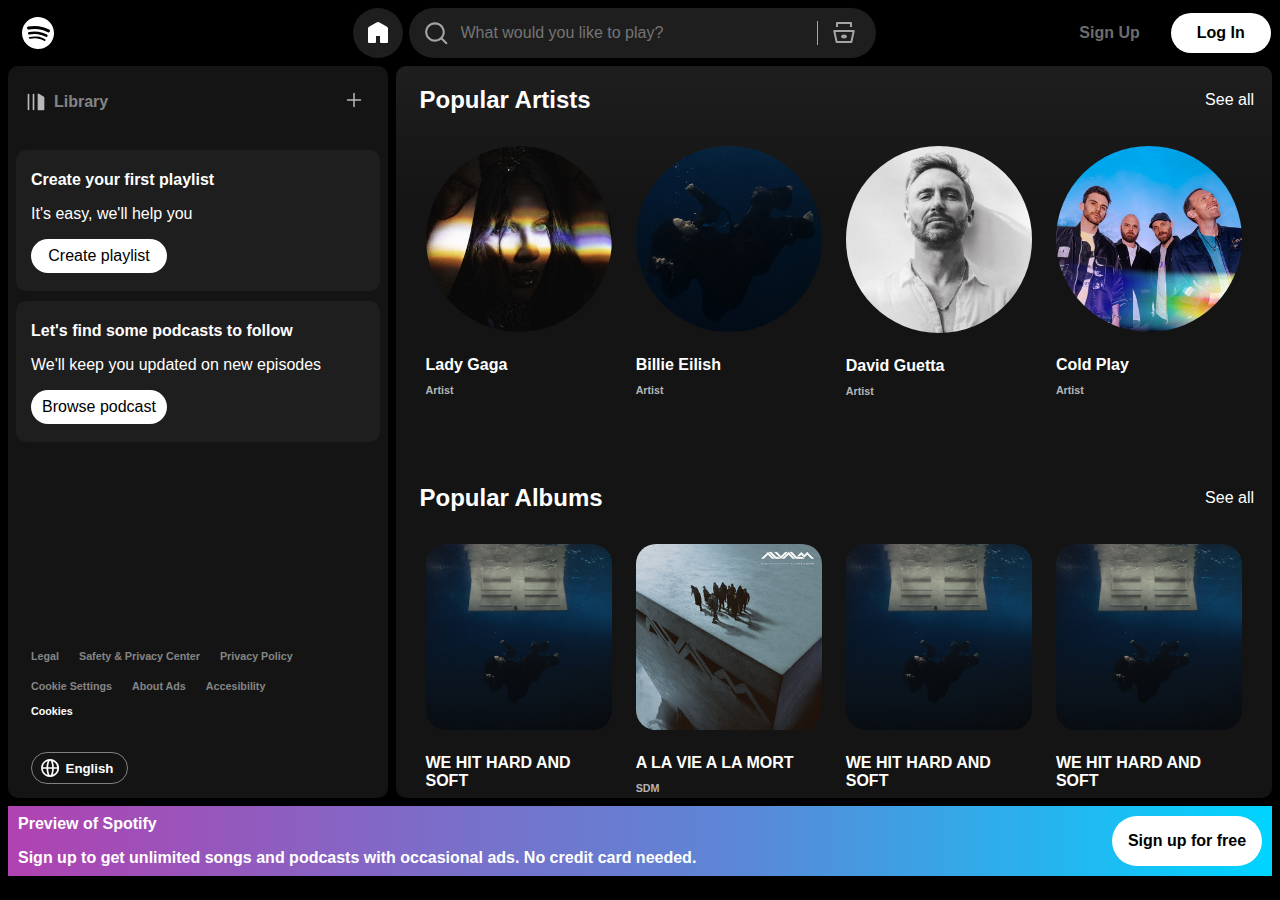
==== commit efe2a5fa: "repositioning languageButton after DOCTYPE fix" ====
--- a/index.html
+++ b/index.html
@@ -168,12 +168,12 @@
               ><h6 class="legalInfoText">Accesibility</h6></a
             >
           </section>
-          <a class="underlineHover legalInfo button white" href=""
+          <a class="underlineHover button white cookiesButton" href=""
             ><h6 class="legalInfoText cookies">Cookies</h6></a
           >
 
           <a
-            class="LanguageButton verticalCenter spaceAround button white bold"
+            class="languageButton verticalCenter spaceAround button white bold"
             href=""
           >
             <svg
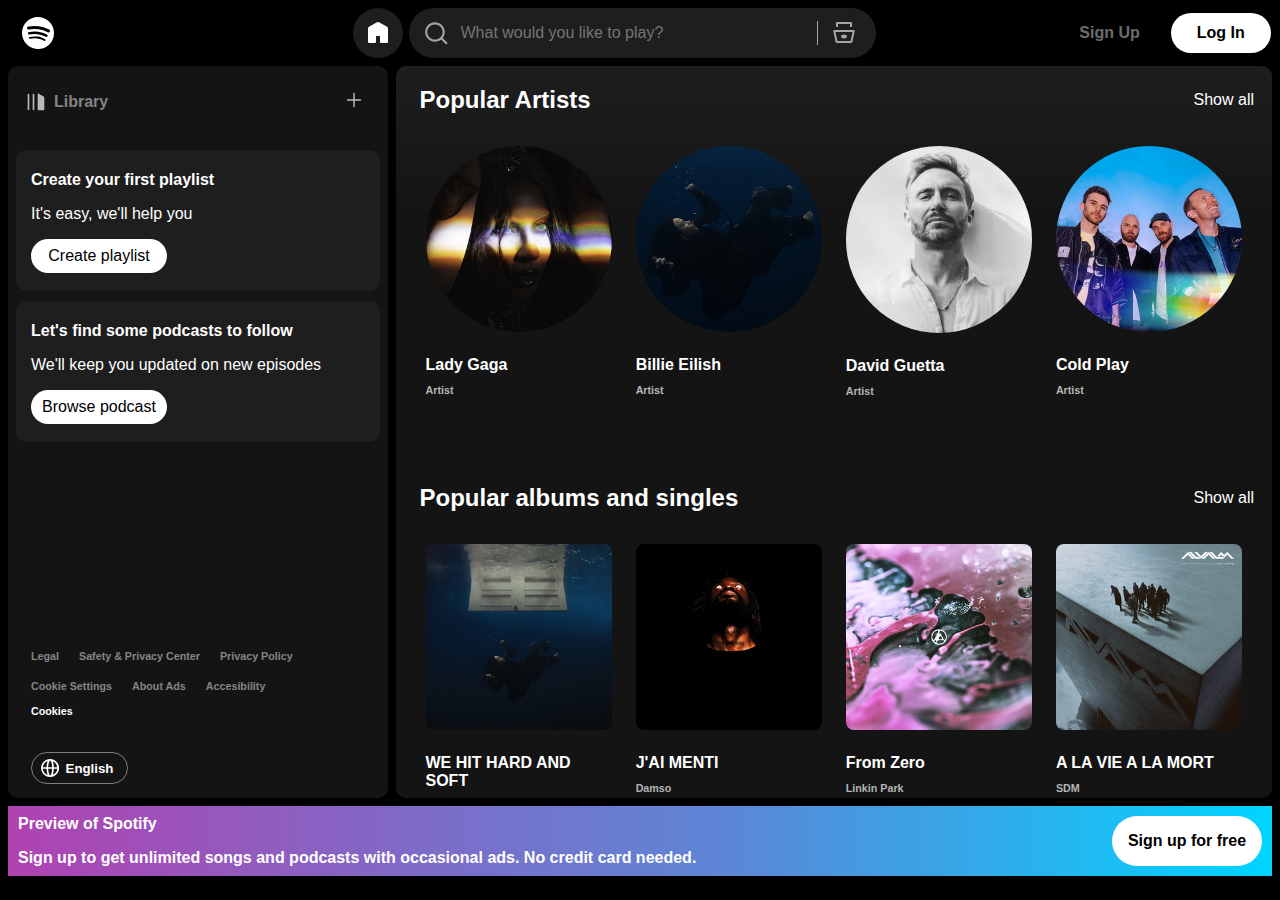
==== commit 81711395: "Completed Images and minor tweaks" ====
--- a/index.html
+++ b/index.html
@@ -3,6 +3,10 @@
   <head>
     <meta charset="UTF-8" />
     <meta name="viewport" content="width=device-width, initial-scale=1.0" />
+    <meta
+      name="google-site-verification"
+      content="v71zqxS3zytd61GQPmeZAptL4U0I7ba8_Fzc58t3p0c"
+    />
     <title>Spotify</title>
     <link rel="stylesheet" href="style.css" />
   </head>
@@ -199,7 +203,7 @@
               <a class="button categoryTitle white underlineHover" href=""
                 ><h2>Popular Artists</h2></a
               >
-              <a class="button white underlineHover" href="">See all</a>
+              <a class="button white underlineHover" href="">Show all</a>
             </section>
 
             <section class="category">
@@ -451,7 +455,261 @@
           <section>
             <section class="spaceBetween verticalCenter">
               <a class="button categoryTitle white underlineHover" href=""
-                ><h2>Popular Albums</h2></a
+                ><h2>Popular albums and singles</h2></a
+              >
+              <a class="button white underlineHover" href="">Show all</a>
+            </section>
+
+            <section class="category">
+              <article class="categoryCard white column">
+                <section class="cardImgWrapper">
+                  <img
+                    class="musicImg"
+                    src="Images/AlbumsAndSingles/WeHitHardAndSoft.png"
+                    alt=""
+                  />
+                  <a class="playButton center" href="">
+                    <svg
+                      class="playIcon"
+                      data-encore-id="icon"
+                      role="img"
+                      aria-hidden="true"
+                      viewBox="0 0 24 24"
+                    >
+                      <path
+                        d="m7.05 3.606 13.49 7.788a.7.7 0 0 1 0 1.212L7.05 20.394A.7.7 0 0 1 6 19.788V4.212a.7.7 0 0 1 1.05-.606z"
+                      ></path>
+                    </svg>
+                  </a>
+                </section>
+                <section class="cardInfo">
+                  <h4 class="cardText">WE HIT HARD AND SOFT</h4>
+                  <h6 class="cardText grey">Billie Eilish</h6>
+                </section>
+              </article>
+
+              <article class="categoryCard white column">
+                <section class="cardImgWrapper">
+                  <img
+                    class="musicImg"
+                    src="Images/AlbumsAndSingles/J'aiMenti.png"
+                    alt=""
+                  />
+                  <a class="playButton center" href="">
+                    <svg
+                      class="playIcon"
+                      data-encore-id="icon"
+                      role="img"
+                      aria-hidden="true"
+                      viewBox="0 0 24 24"
+                    >
+                      <path
+                        d="m7.05 3.606 13.49 7.788a.7.7 0 0 1 0 1.212L7.05 20.394A.7.7 0 0 1 6 19.788V4.212a.7.7 0 0 1 1.05-.606z"
+                      ></path>
+                    </svg>
+                  </a>
+                </section>
+                <section class="cardInfo">
+                  <h4 class="cardText">J'AI MENTI</h4>
+                  <h6 class="cardText grey">Damso</h6>
+                </section>
+              </article>
+
+              <article class="categoryCard white column">
+                <section class="cardImgWrapper">
+                  <img
+                    class="musicImg"
+                    src="Images/AlbumsAndSingles/FromZero.png"
+                    alt=""
+                  />
+                  <a class="playButton center" href="">
+                    <svg
+                      class="playIcon"
+                      data-encore-id="icon"
+                      role="img"
+                      aria-hidden="true"
+                      viewBox="0 0 24 24"
+                    >
+                      <path
+                        d="m7.05 3.606 13.49 7.788a.7.7 0 0 1 0 1.212L7.05 20.394A.7.7 0 0 1 6 19.788V4.212a.7.7 0 0 1 1.05-.606z"
+                      ></path>
+                    </svg>
+                  </a>
+                </section>
+                <section class="cardInfo">
+                  <h4 class="cardText">From Zero</h4>
+                  <h6 class="cardText grey">Linkin Park</h6>
+                </section>
+              </article>
+
+              <article class="categoryCard white column">
+                <section class="cardImgWrapper">
+                  <img
+                    class="musicImg"
+                    src="Images/AlbumsAndSingles/ALaVieALaMort.png"
+                    alt=""
+                  />
+                  <a class="playButton center" href="">
+                    <svg
+                      class="playIcon"
+                      data-encore-id="icon"
+                      role="img"
+                      aria-hidden="true"
+                      viewBox="0 0 24 24"
+                    >
+                      <path
+                        d="m7.05 3.606 13.49 7.788a.7.7 0 0 1 0 1.212L7.05 20.394A.7.7 0 0 1 6 19.788V4.212a.7.7 0 0 1 1.05-.606z"
+                      ></path>
+                    </svg>
+                  </a>
+                </section>
+                <section class="cardInfo">
+                  <h4 class="cardText">A LA VIE A LA MORT</h4>
+                  <h6 class="cardText grey">SDM</h6>
+                </section>
+              </article>
+
+              <article class="categoryCard white column">
+                <section class="cardImgWrapper">
+                  <img
+                    class="musicImg"
+                    src="Images/AlbumsAndSingles/FireworksAndRollerblades.png"
+                    alt=""
+                  />
+                  <a class="playButton center" href="">
+                    <svg
+                      class="playIcon"
+                      data-encore-id="icon"
+                      role="img"
+                      aria-hidden="true"
+                      viewBox="0 0 24 24"
+                    >
+                      <path
+                        d="m7.05 3.606 13.49 7.788a.7.7 0 0 1 0 1.212L7.05 20.394A.7.7 0 0 1 6 19.788V4.212a.7.7 0 0 1 1.05-.606z"
+                      ></path>
+                    </svg>
+                  </a>
+                </section>
+                <section class="cardInfo">
+                  <h4 class="cardText">Fireworks & Rollerblades</h4>
+                  <h6 class="cardText grey">Benson Boone</h6>
+                </section>
+              </article>
+
+              <article class="categoryCard white column">
+                <section class="cardImgWrapper">
+                  <img
+                    class="musicImg"
+                    src="Images/AlbumsAndSingles/GNX.png"
+                    alt=""
+                  />
+                  <a class="playButton center" href="">
+                    <svg
+                      class="playIcon"
+                      data-encore-id="icon"
+                      role="img"
+                      aria-hidden="true"
+                      viewBox="0 0 24 24"
+                    >
+                      <path
+                        d="m7.05 3.606 13.49 7.788a.7.7 0 0 1 0 1.212L7.05 20.394A.7.7 0 0 1 6 19.788V4.212a.7.7 0 0 1 1.05-.606z"
+                      ></path>
+                    </svg>
+                  </a>
+                </section>
+                <section class="cardInfo">
+                  <h4 class="cardText">GNX</h4>
+                  <h6 class="cardText grey">Kendrick Lamar</h6>
+                </section>
+              </article>
+
+              <article class="categoryCard white column">
+                <section class="cardImgWrapper">
+                  <img
+                    class="musicImg"
+                    src="Images/AlbumsAndSingles/ShortAndSweat.png"
+                    alt=""
+                  />
+                  <a class="playButton center" href="">
+                    <svg
+                      class="playIcon"
+                      data-encore-id="icon"
+                      role="img"
+                      aria-hidden="true"
+                      viewBox="0 0 24 24"
+                    >
+                      <path
+                        d="m7.05 3.606 13.49 7.788a.7.7 0 0 1 0 1.212L7.05 20.394A.7.7 0 0 1 6 19.788V4.212a.7.7 0 0 1 1.05-.606z"
+                      ></path>
+                    </svg>
+                  </a>
+                </section>
+                <section class="cardInfo">
+                  <h4 class="cardText">Short n'Sweet</h4>
+                  <h6 class="cardText grey">Sabrina Carpenter</h6>
+                </section>
+              </article>
+
+              <article class="categoryCard white column">
+                <section class="cardImgWrapper">
+                  <img
+                    class="musicImg"
+                    src="Images/AlbumsAndSingles/TheSecretOfUs.png"
+                    alt=""
+                  />
+                  <a class="playButton center" href="">
+                    <svg
+                      class="playIcon"
+                      data-encore-id="icon"
+                      role="img"
+                      aria-hidden="true"
+                      viewBox="0 0 24 24"
+                    >
+                      <path
+                        d="m7.05 3.606 13.49 7.788a.7.7 0 0 1 0 1.212L7.05 20.394A.7.7 0 0 1 6 19.788V4.212a.7.7 0 0 1 1.05-.606z"
+                      ></path>
+                    </svg>
+                  </a>
+                </section>
+                <section class="cardInfo">
+                  <h4 class="cardText">The Secret of Us (Deluxe)</h4>
+                  <h6 class="cardText grey">Gracie Abrams</h6>
+                </section>
+              </article>
+
+              <article class="categoryCard white column">
+                <section class="cardImgWrapper">
+                  <img
+                    class="musicImg"
+                    src="Images/AlbumsAndSingles/Goat.png"
+                    alt=""
+                  />
+                  <a class="playButton center" href="">
+                    <svg
+                      class="playIcon"
+                      data-encore-id="icon"
+                      role="img"
+                      aria-hidden="true"
+                      viewBox="0 0 24 24"
+                    >
+                      <path
+                        d="m7.05 3.606 13.49 7.788a.7.7 0 0 1 0 1.212L7.05 20.394A.7.7 0 0 1 6 19.788V4.212a.7.7 0 0 1 1.05-.606z"
+                      ></path>
+                    </svg>
+                  </a>
+                </section>
+                <section class="cardInfo">
+                  <h4 class="cardText">GOAT</h4>
+                  <h6 class="cardText grey">Ninho, Niska</h6>
+                </section>
+              </article>
+            </section>
+          </section>
+
+          <section>
+            <section class="spaceBetween verticalCenter">
+              <a class="button categoryTitle white underlineHover" href=""
+                ><h2>Popular radio</h2></a
               >
               <a class="button white underlineHover" href="">See all</a>
             </section>
@@ -461,134 +719,251 @@
                 <section class="cardImgWrapper">
                   <img
                     class="musicImg"
-                    src="Images/Albums/WeHitHardAndSoft.png"
-                    alt=""
-                  />
-                  <a class="playButton center" href="">
-                    <svg
-                      class="playIcon"
-                      data-encore-id="icon"
-                      role="img"
-                      aria-hidden="true"
-                      viewBox="0 0 24 24"
-                    >
-                      <path
-                        d="m7.05 3.606 13.49 7.788a.7.7 0 0 1 0 1.212L7.05 20.394A.7.7 0 0 1 6 19.788V4.212a.7.7 0 0 1 1.05-.606z"
-                      ></path>
-                    </svg>
-                  </a>
-                </section>
-                <section class="cardInfo">
-                  <h4 class="cardText">WE HIT HARD AND SOFT</h4>
-                  <h6 class="cardText grey">Billie Eilish</h6>
-                </section>
-              </article>
-
-              <article class="categoryCard white column">
-                <section class="cardImgWrapper">
-                  <img
-                    class="musicImg"
-                    src="Images/Albums/ALaVieALaMort.png"
-                    alt=""
-                  />
-                  <a class="playButton center" href="">
-                    <svg
-                      class="playIcon"
-                      data-encore-id="icon"
-                      role="img"
-                      aria-hidden="true"
-                      viewBox="0 0 24 24"
-                    >
-                      <path
-                        d="m7.05 3.606 13.49 7.788a.7.7 0 0 1 0 1.212L7.05 20.394A.7.7 0 0 1 6 19.788V4.212a.7.7 0 0 1 1.05-.606z"
-                      ></path>
-                    </svg>
-                  </a>
-                </section>
-                <section class="cardInfo">
-                  <h4 class="cardText">A LA VIE A LA MORT</h4>
-                  <h6 class="cardText grey">SDM</h6>
-                </section>
-              </article>
-
-              <article class="categoryCard white column">
-                <section class="cardImgWrapper">
-                  <img
-                    class="musicImg"
-                    src="Images/Albums/WeHitHardAndSoft.png"
-                    alt=""
-                  />
-                  <a class="playButton center" href="">
-                    <svg
-                      class="playIcon"
-                      data-encore-id="icon"
-                      role="img"
-                      aria-hidden="true"
-                      viewBox="0 0 24 24"
-                    >
-                      <path
-                        d="m7.05 3.606 13.49 7.788a.7.7 0 0 1 0 1.212L7.05 20.394A.7.7 0 0 1 6 19.788V4.212a.7.7 0 0 1 1.05-.606z"
-                      ></path>
-                    </svg>
-                  </a>
-                </section>
-                <section class="cardInfo">
-                  <h4 class="cardText">WE HIT HARD AND SOFT</h4>
-                  <h6 class="cardText grey">Billie Eilish</h6>
-                </section>
-              </article>
-
-              <article class="categoryCard white column">
-                <section class="cardImgWrapper">
-                  <img
-                    class="musicImg"
-                    src="Images/Albums/WeHitHardAndSoft.png"
-                    alt=""
-                  />
-                  <a class="playButton center" href="">
-                    <svg
-                      class="playIcon"
-                      data-encore-id="icon"
-                      role="img"
-                      aria-hidden="true"
-                      viewBox="0 0 24 24"
-                    >
-                      <path
-                        d="m7.05 3.606 13.49 7.788a.7.7 0 0 1 0 1.212L7.05 20.394A.7.7 0 0 1 6 19.788V4.212a.7.7 0 0 1 1.05-.606z"
-                      ></path>
-                    </svg>
-                  </a>
-                </section>
-                <section class="cardInfo">
-                  <h4 class="cardText">WE HIT HARD AND SOFT</h4>
-                  <h6 class="cardText grey">Billie Eilish</h6>
-                </section>
-              </article>
-
-              <article class="categoryCard white column">
-                <section class="cardImgWrapper">
-                  <img
-                    class="musicImg"
-                    src="Images/Albums/WeHitHardAndSoft.png"
-                    alt=""
-                  />
-                  <a class="playButton center" href="">
-                    <svg
-                      class="playIcon"
-                      data-encore-id="icon"
-                      role="img"
-                      aria-hidden="true"
-                      viewBox="0 0 24 24"
-                    >
-                      <path
-                        d="m7.05 3.606 13.49 7.788a.7.7 0 0 1 0 1.212L7.05 20.394A.7.7 0 0 1 6 19.788V4.212a.7.7 0 0 1 1.05-.606z"
-                      ></path>
-                    </svg>
-                  </a>
-                </section>
-                <section class="cardInfo">
-                  <h4 class="cardText">WE HIT HARD AND SOFT</h4>
-                  <h6 class="cardText grey">Billie Eilish</h6>
+                    src="Images/PopularRadio/NorahJones.png"
+                    alt=""
+                  />
+                  <a class="playButton center" href="">
+                    <svg
+                      class="playIcon"
+                      data-encore-id="icon"
+                      role="img"
+                      aria-hidden="true"
+                      viewBox="0 0 24 24"
+                    >
+                      <path
+                        d="m7.05 3.606 13.49 7.788a.7.7 0 0 1 0 1.212L7.05 20.394A.7.7 0 0 1 6 19.788V4.212a.7.7 0 0 1 1.05-.606z"
+                      ></path>
+                    </svg>
+                  </a>
+                </section>
+                <section class="cardInfo">
+                  <h6 class="cardText grey">
+                    With Macy Gray, Ray LaMontagne, Tracy...
+                  </h6>
+                </section>
+              </article>
+
+              <article class="categoryCard white column">
+                <section class="cardImgWrapper">
+                  <img
+                    class="musicImg"
+                    src="Images/PopularRadio/ABBA.png"
+                    alt=""
+                  />
+                  <a class="playButton center" href="">
+                    <svg
+                      class="playIcon"
+                      data-encore-id="icon"
+                      role="img"
+                      aria-hidden="true"
+                      viewBox="0 0 24 24"
+                    >
+                      <path
+                        d="m7.05 3.606 13.49 7.788a.7.7 0 0 1 0 1.212L7.05 20.394A.7.7 0 0 1 6 19.788V4.212a.7.7 0 0 1 1.05-.606z"
+                      ></path>
+                    </svg>
+                  </a>
+                </section>
+                <section class="cardInfo">
+                  <h6 class="cardText grey">
+                    With Bee Gees, Elton John, Queen and more
+                  </h6>
+                </section>
+              </article>
+
+              <article class="categoryCard white column">
+                <section class="cardImgWrapper">
+                  <img
+                    class="musicImg"
+                    src="Images/PopularRadio/Adele.png"
+                    alt=""
+                  />
+                  <a class="playButton center" href="">
+                    <svg
+                      class="playIcon"
+                      data-encore-id="icon"
+                      role="img"
+                      aria-hidden="true"
+                      viewBox="0 0 24 24"
+                    >
+                      <path
+                        d="m7.05 3.606 13.49 7.788a.7.7 0 0 1 0 1.212L7.05 20.394A.7.7 0 0 1 6 19.788V4.212a.7.7 0 0 1 1.05-.606z"
+                      ></path>
+                    </svg>
+                  </a>
+                </section>
+                <section class="cardInfo">
+                  <h6 class="cardText grey">
+                    With Sam Smith, Bruno Mars, Coldplay and more
+                  </h6>
+                </section>
+              </article>
+
+              <article class="categoryCard white column">
+                <section class="cardImgWrapper">
+                  <img
+                    class="musicImg"
+                    src="Images/PopularRadio/ColdPlay.png"
+                    alt=""
+                  />
+                  <a class="playButton center" href="">
+                    <svg
+                      class="playIcon"
+                      data-encore-id="icon"
+                      role="img"
+                      aria-hidden="true"
+                      viewBox="0 0 24 24"
+                    >
+                      <path
+                        d="m7.05 3.606 13.49 7.788a.7.7 0 0 1 0 1.212L7.05 20.394A.7.7 0 0 1 6 19.788V4.212a.7.7 0 0 1 1.05-.606z"
+                      ></path>
+                    </svg>
+                  </a>
+                </section>
+                <section class="cardInfo">
+                  <h6 class="cardText grey">
+                    With Harry Styles, Maroon 5, Bruno Mars and more
+                  </h6>
+                </section>
+              </article>
+
+              <article class="categoryCard white column">
+                <section class="cardImgWrapper">
+                  <img
+                    class="musicImg"
+                    src="Images/PopularRadio/BillieEilish.png"
+                    alt=""
+                  />
+                  <a class="playButton center" href="">
+                    <svg
+                      class="playIcon"
+                      data-encore-id="icon"
+                      role="img"
+                      aria-hidden="true"
+                      viewBox="0 0 24 24"
+                    >
+                      <path
+                        d="m7.05 3.606 13.49 7.788a.7.7 0 0 1 0 1.212L7.05 20.394A.7.7 0 0 1 6 19.788V4.212a.7.7 0 0 1 1.05-.606z"
+                      ></path>
+                    </svg>
+                  </a>
+                </section>
+                <section class="cardInfo">
+                  <h6 class="cardText grey">
+                    With Lana Del Rey, Cigarettes After Sex, Olivia...
+                  </h6>
+                </section>
+              </article>
+
+              <article class="categoryCard white column">
+                <section class="cardImgWrapper">
+                  <img
+                    class="musicImg"
+                    src="Images/PopularRadio/MichaelKiwanuka.png"
+                    alt=""
+                  />
+                  <a class="playButton center" href="">
+                    <svg
+                      class="playIcon"
+                      data-encore-id="icon"
+                      role="img"
+                      aria-hidden="true"
+                      viewBox="0 0 24 24"
+                    >
+                      <path
+                        d="m7.05 3.606 13.49 7.788a.7.7 0 0 1 0 1.212L7.05 20.394A.7.7 0 0 1 6 19.788V4.212a.7.7 0 0 1 1.05-.606z"
+                      ></path>
+                    </svg>
+                  </a>
+                </section>
+                <section class="cardInfo">
+                  <h6 class="cardText grey">
+                    With Leon Bridges, Black Pumas, Khruangbin and...
+                  </h6>
+                </section>
+              </article>
+
+              <article class="categoryCard white column">
+                <section class="cardImgWrapper">
+                  <img
+                    class="musicImg"
+                    src="Images/PopularRadio/TateMCRae"
+                    alt=""
+                  />
+                  <a class="playButton center" href="">
+                    <svg
+                      class="playIcon"
+                      data-encore-id="icon"
+                      role="img"
+                      aria-hidden="true"
+                      viewBox="0 0 24 24"
+                    >
+                      <path
+                        d="m7.05 3.606 13.49 7.788a.7.7 0 0 1 0 1.212L7.05 20.394A.7.7 0 0 1 6 19.788V4.212a.7.7 0 0 1 1.05-.606z"
+                      ></path>
+                    </svg>
+                  </a>
+                </section>
+                <section class="cardInfo">
+                  <h6 class="cardText grey">
+                    With Gracie Abrams, Olivia Rodrigo, Madison Beer an...
+                  </h6>
+                </section>
+              </article>
+
+              <article class="categoryCard white column">
+                <section class="cardImgWrapper">
+                  <img
+                    class="musicImg"
+                    src="Images/PopularRadio/TheWeekend.png"
+                    alt=""
+                  />
+                  <a class="playButton center" href="">
+                    <svg
+                      class="playIcon"
+                      data-encore-id="icon"
+                      role="img"
+                      aria-hidden="true"
+                      viewBox="0 0 24 24"
+                    >
+                      <path
+                        d="m7.05 3.606 13.49 7.788a.7.7 0 0 1 0 1.212L7.05 20.394A.7.7 0 0 1 6 19.788V4.212a.7.7 0 0 1 1.05-.606z"
+                      ></path>
+                    </svg>
+                  </a>
+                </section>
+                <section class="cardInfo">
+                  <h6 class="cardText grey">
+                    With SZA, Doja Cat, The Neighbourhood and more
+                  </h6>
+                </section>
+              </article>
+
+              <article class="categoryCard white column">
+                <section class="cardImgWrapper">
+                  <img
+                    class="musicImg"
+                    src="Images/PopularRadio/DavidGuetta.png"
+                    alt=""
+                  />
+                  <a class="playButton center" href="">
+                    <svg
+                      class="playIcon"
+                      data-encore-id="icon"
+                      role="img"
+                      aria-hidden="true"
+                      viewBox="0 0 24 24"
+                    >
+                      <path
+                        d="m7.05 3.606 13.49 7.788a.7.7 0 0 1 0 1.212L7.05 20.394A.7.7 0 0 1 6 19.788V4.212a.7.7 0 0 1 1.05-.606z"
+                      ></path>
+                    </svg>
+                  </a>
+                </section>
+                <section class="cardInfo">
+                  <h6 class="cardText grey">
+                    With Calvin Harris, Avicii, Pitbull and more
+                  </h6>
                 </section>
               </article>
             </section>
@@ -597,9 +972,8 @@
           <section>
             <section class="spaceBetween verticalCenter">
               <a class="button categoryTitle white underlineHover" href=""
-                ><h2>Popular Albums</h2></a
+                ><h2>Featured Charts</h2></a
               >
-              <a class="button white underlineHover" href="">See all</a>
             </section>
 
             <section class="category">
@@ -607,129 +981,167 @@
                 <section class="cardImgWrapper">
                   <img
                     class="musicImg"
-                    src="Images/Albums/WeHitHardAndSoft.png"
-                    alt=""
-                  />
-                  <a class="playButton center" href="">
-                    <svg
-                      class="playIcon"
-                      data-encore-id="icon"
-                      role="img"
-                      aria-hidden="true"
-                      viewBox="0 0 24 24"
-                    >
-                      <path
-                        d="m7.05 3.606 13.49 7.788a.7.7 0 0 1 0 1.212L7.05 20.394A.7.7 0 0 1 6 19.788V4.212a.7.7 0 0 1 1.05-.606z"
-                      ></path>
-                    </svg>
-                  </a>
-                </section>
-                <section class="cardInfo">
-                  <h6 class="cardText grey">Billie Eilish</h6>
-                </section>
-              </article>
-
-              <article class="categoryCard white column">
-                <section class="cardImgWrapper">
-                  <img
-                    class="musicImg"
-                    src="Images/Albums/ALaVieALaMort.png"
-                    alt=""
-                  />
-                  <a class="playButton center" href="">
-                    <svg
-                      class="playIcon"
-                      data-encore-id="icon"
-                      role="img"
-                      aria-hidden="true"
-                      viewBox="0 0 24 24"
-                    >
-                      <path
-                        d="m7.05 3.606 13.49 7.788a.7.7 0 0 1 0 1.212L7.05 20.394A.7.7 0 0 1 6 19.788V4.212a.7.7 0 0 1 1.05-.606z"
-                      ></path>
-                    </svg>
-                  </a>
-                </section>
-                <section class="cardInfo">
-                  <h6 class="cardText grey">SDM</h6>
-                </section>
-              </article>
-
-              <article class="categoryCard white column">
-                <section class="cardImgWrapper">
-                  <img
-                    class="musicImg"
-                    src="Images/Albums/WeHitHardAndSoft.png"
-                    alt=""
-                  />
-                  <a class="playButton center" href="">
-                    <svg
-                      class="playIcon"
-                      data-encore-id="icon"
-                      role="img"
-                      aria-hidden="true"
-                      viewBox="0 0 24 24"
-                    >
-                      <path
-                        d="m7.05 3.606 13.49 7.788a.7.7 0 0 1 0 1.212L7.05 20.394A.7.7 0 0 1 6 19.788V4.212a.7.7 0 0 1 1.05-.606z"
-                      ></path>
-                    </svg>
-                  </a>
-                </section>
-                <section class="cardInfo">
-                  <h6 class="cardText grey">Billie Eilish</h6>
-                </section>
-              </article>
-
-              <article class="categoryCard white column">
-                <section class="cardImgWrapper">
-                  <img
-                    class="musicImg"
-                    src="Images/Albums/WeHitHardAndSoft.png"
-                    alt=""
-                  />
-                  <a class="playButton center" href="">
-                    <svg
-                      class="playIcon"
-                      data-encore-id="icon"
-                      role="img"
-                      aria-hidden="true"
-                      viewBox="0 0 24 24"
-                    >
-                      <path
-                        d="m7.05 3.606 13.49 7.788a.7.7 0 0 1 0 1.212L7.05 20.394A.7.7 0 0 1 6 19.788V4.212a.7.7 0 0 1 1.05-.606z"
-                      ></path>
-                    </svg>
-                  </a>
-                </section>
-                <section class="cardInfo">
-                  <h6 class="cardText grey">Billie Eilish</h6>
-                </section>
-              </article>
-
-              <article class="categoryCard white column">
-                <section class="cardImgWrapper">
-                  <img
-                    class="musicImg"
-                    src="Images/Albums/WeHitHardAndSoft.png"
-                    alt=""
-                  />
-                  <a class="playButton center" href="">
-                    <svg
-                      class="playIcon"
-                      data-encore-id="icon"
-                      role="img"
-                      aria-hidden="true"
-                      viewBox="0 0 24 24"
-                    >
-                      <path
-                        d="m7.05 3.606 13.49 7.788a.7.7 0 0 1 0 1.212L7.05 20.394A.7.7 0 0 1 6 19.788V4.212a.7.7 0 0 1 1.05-.606z"
-                      ></path>
-                    </svg>
-                  </a>
-                </section>
-                <section class="cardInfo">
-                  <h6 class="cardText grey">Billie Eilish</h6>
+                    src="Images/FeaturedCharts/TopSongsGlobal.png"
+                    alt=""
+                  />
+                  <a class="playButton center" href="">
+                    <svg
+                      class="playIcon"
+                      data-encore-id="icon"
+                      role="img"
+                      aria-hidden="true"
+                      viewBox="0 0 24 24"
+                    >
+                      <path
+                        d="m7.05 3.606 13.49 7.788a.7.7 0 0 1 0 1.212L7.05 20.394A.7.7 0 0 1 6 19.788V4.212a.7.7 0 0 1 1.05-.606z"
+                      ></path>
+                    </svg>
+                  </a>
+                </section>
+                <section class="cardInfo">
+                  <h6 class="cardText grey">
+                    Your weekly update of the most played tracks right...
+                  </h6>
+                </section>
+              </article>
+
+              <article class="categoryCard white column">
+                <section class="cardImgWrapper">
+                  <img
+                    class="musicImg"
+                    src="Images/FeaturedCharts/TopSongsUSA.png"
+                    alt=""
+                  />
+                  <a class="playButton center" href="">
+                    <svg
+                      class="playIcon"
+                      data-encore-id="icon"
+                      role="img"
+                      aria-hidden="true"
+                      viewBox="0 0 24 24"
+                    >
+                      <path
+                        d="m7.05 3.606 13.49 7.788a.7.7 0 0 1 0 1.212L7.05 20.394A.7.7 0 0 1 6 19.788V4.212a.7.7 0 0 1 1.05-.606z"
+                      ></path>
+                    </svg>
+                  </a>
+                </section>
+                <section class="cardInfo">
+                  <h6 class="cardText grey">
+                    Your weekly update of the most played tracks right...
+                  </h6>
+                </section>
+              </article>
+
+              <article class="categoryCard white column">
+                <section class="cardImgWrapper">
+                  <img
+                    class="musicImg"
+                    src="Images/FeaturedCharts/Top50Global.png"
+                    alt=""
+                  />
+                  <a class="playButton center" href="">
+                    <svg
+                      class="playIcon"
+                      data-encore-id="icon"
+                      role="img"
+                      aria-hidden="true"
+                      viewBox="0 0 24 24"
+                    >
+                      <path
+                        d="m7.05 3.606 13.49 7.788a.7.7 0 0 1 0 1.212L7.05 20.394A.7.7 0 0 1 6 19.788V4.212a.7.7 0 0 1 1.05-.606z"
+                      ></path>
+                    </svg>
+                  </a>
+                </section>
+                <section class="cardInfo">
+                  <h6 class="cardText grey">
+                    Your Daily update of the most played tracks right...
+                  </h6>
+                </section>
+              </article>
+
+              <article class="categoryCard white column">
+                <section class="cardImgWrapper">
+                  <img
+                    class="musicImg"
+                    src="Images/FeaturedCharts/Top50USA.png"
+                    alt=""
+                  />
+                  <a class="playButton center" href="">
+                    <svg
+                      class="playIcon"
+                      data-encore-id="icon"
+                      role="img"
+                      aria-hidden="true"
+                      viewBox="0 0 24 24"
+                    >
+                      <path
+                        d="m7.05 3.606 13.49 7.788a.7.7 0 0 1 0 1.212L7.05 20.394A.7.7 0 0 1 6 19.788V4.212a.7.7 0 0 1 1.05-.606z"
+                      ></path>
+                    </svg>
+                  </a>
+                </section>
+                <section class="cardInfo">
+                  <h6 class="cardText grey">
+                    Your Daily update of the most played tracks right...
+                  </h6>
+                </section>
+              </article>
+
+              <article class="categoryCard white column">
+                <section class="cardImgWrapper">
+                  <img
+                    class="musicImg"
+                    src="Images/FeaturedCharts/Viral50Global.png"
+                    alt=""
+                  />
+                  <a class="playButton center" href="">
+                    <svg
+                      class="playIcon"
+                      data-encore-id="icon"
+                      role="img"
+                      aria-hidden="true"
+                      viewBox="0 0 24 24"
+                    >
+                      <path
+                        d="m7.05 3.606 13.49 7.788a.7.7 0 0 1 0 1.212L7.05 20.394A.7.7 0 0 1 6 19.788V4.212a.7.7 0 0 1 1.05-.606z"
+                      ></path>
+                    </svg>
+                  </a>
+                </section>
+                <section class="cardInfo">
+                  <h6 class="cardText grey">
+                    Your Daily update of the most viral tracks right now...
+                  </h6>
+                </section>
+              </article>
+
+              <article class="categoryCard white column">
+                <section class="cardImgWrapper">
+                  <img
+                    class="musicImg"
+                    src="Images/FeaturedCharts/Viral50USA.png"
+                    alt=""
+                  />
+                  <a class="playButton center" href="">
+                    <svg
+                      class="playIcon"
+                      data-encore-id="icon"
+                      role="img"
+                      aria-hidden="true"
+                      viewBox="0 0 24 24"
+                    >
+                      <path
+                        d="m7.05 3.606 13.49 7.788a.7.7 0 0 1 0 1.212L7.05 20.394A.7.7 0 0 1 6 19.788V4.212a.7.7 0 0 1 1.05-.606z"
+                      ></path>
+                    </svg>
+                  </a>
+                </section>
+                <section class="cardInfo">
+                  <h6 class="cardText grey">
+                    Your Daily update of the most viral tracks right now...
+                  </h6>
                 </section>
               </article>
             </section>
@@ -738,7 +1150,7 @@
           <section>
             <section class="spaceBetween verticalCenter">
               <a class="button categoryTitle white underlineHover" href=""
-                ><h2>Popular Albums</h2></a
+                ><h2>Playlist from our Editors</h2></a
               >
             </section>
 
@@ -747,269 +1159,251 @@
                 <section class="cardImgWrapper">
                   <img
                     class="musicImg"
-                    src="Images/Albums/WeHitHardAndSoft.png"
-                    alt=""
-                  />
-                  <a class="playButton center" href="">
-                    <svg
-                      class="playIcon"
-                      data-encore-id="icon"
-                      role="img"
-                      aria-hidden="true"
-                      viewBox="0 0 24 24"
-                    >
-                      <path
-                        d="m7.05 3.606 13.49 7.788a.7.7 0 0 1 0 1.212L7.05 20.394A.7.7 0 0 1 6 19.788V4.212a.7.7 0 0 1 1.05-.606z"
-                      ></path>
-                    </svg>
-                  </a>
-                </section>
-                <section class="cardInfo">
-                  <h6 class="cardText grey">Billie Eilish</h6>
-                </section>
-              </article>
-
-              <article class="categoryCard white column">
-                <section class="cardImgWrapper">
-                  <img
-                    class="musicImg"
-                    src="Images/Albums/ALaVieALaMort.png"
-                    alt=""
-                  />
-                  <a class="playButton center" href="">
-                    <svg
-                      class="playIcon"
-                      data-encore-id="icon"
-                      role="img"
-                      aria-hidden="true"
-                      viewBox="0 0 24 24"
-                    >
-                      <path
-                        d="m7.05 3.606 13.49 7.788a.7.7 0 0 1 0 1.212L7.05 20.394A.7.7 0 0 1 6 19.788V4.212a.7.7 0 0 1 1.05-.606z"
-                      ></path>
-                    </svg>
-                  </a>
-                </section>
-                <section class="cardInfo">
-                  <h6 class="cardText grey">SDM</h6>
-                </section>
-              </article>
-
-              <article class="categoryCard white column">
-                <section class="cardImgWrapper">
-                  <img
-                    class="musicImg"
-                    src="Images/Albums/WeHitHardAndSoft.png"
-                    alt=""
-                  />
-                  <a class="playButton center" href="">
-                    <svg
-                      class="playIcon"
-                      data-encore-id="icon"
-                      role="img"
-                      aria-hidden="true"
-                      viewBox="0 0 24 24"
-                    >
-                      <path
-                        d="m7.05 3.606 13.49 7.788a.7.7 0 0 1 0 1.212L7.05 20.394A.7.7 0 0 1 6 19.788V4.212a.7.7 0 0 1 1.05-.606z"
-                      ></path>
-                    </svg>
-                  </a>
-                </section>
-                <section class="cardInfo">
-                  <h6 class="cardText grey">Billie Eilish</h6>
-                </section>
-              </article>
-
-              <article class="categoryCard white column">
-                <section class="cardImgWrapper">
-                  <img
-                    class="musicImg"
-                    src="Images/Albums/WeHitHardAndSoft.png"
-                    alt=""
-                  />
-                  <a class="playButton center" href="">
-                    <svg
-                      class="playIcon"
-                      data-encore-id="icon"
-                      role="img"
-                      aria-hidden="true"
-                      viewBox="0 0 24 24"
-                    >
-                      <path
-                        d="m7.05 3.606 13.49 7.788a.7.7 0 0 1 0 1.212L7.05 20.394A.7.7 0 0 1 6 19.788V4.212a.7.7 0 0 1 1.05-.606z"
-                      ></path>
-                    </svg>
-                  </a>
-                </section>
-                <section class="cardInfo">
-                  <h6 class="cardText grey">Billie Eilish</h6>
-                </section>
-              </article>
-
-              <article class="categoryCard white column">
-                <section class="cardImgWrapper">
-                  <img
-                    class="musicImg"
-                    src="Images/Albums/WeHitHardAndSoft.png"
-                    alt=""
-                  />
-                  <a class="playButton center" href="">
-                    <svg
-                      class="playIcon"
-                      data-encore-id="icon"
-                      role="img"
-                      aria-hidden="true"
-                      viewBox="0 0 24 24"
-                    >
-                      <path
-                        d="m7.05 3.606 13.49 7.788a.7.7 0 0 1 0 1.212L7.05 20.394A.7.7 0 0 1 6 19.788V4.212a.7.7 0 0 1 1.05-.606z"
-                      ></path>
-                    </svg>
-                  </a>
-                </section>
-                <section class="cardInfo">
-                  <h6 class="cardText grey">Billie Eilish</h6>
-                </section>
-              </article>
-            </section>
-          </section>
-
-          <section>
-            <section class="spaceBetween verticalCenter">
-              <a class="button categoryTitle white underlineHover" href=""
-                ><h2>Popular Albums</h2></a
-              >
-            </section>
-
-            <section class="category">
-              <article class="categoryCard white column">
-                <section class="cardImgWrapper">
-                  <img
-                    class="musicImg"
-                    src="Images/Albums/WeHitHardAndSoft.png"
-                    alt=""
-                  />
-                  <a class="playButton center" href="">
-                    <svg
-                      class="playIcon"
-                      data-encore-id="icon"
-                      role="img"
-                      aria-hidden="true"
-                      viewBox="0 0 24 24"
-                    >
-                      <path
-                        d="m7.05 3.606 13.49 7.788a.7.7 0 0 1 0 1.212L7.05 20.394A.7.7 0 0 1 6 19.788V4.212a.7.7 0 0 1 1.05-.606z"
-                      ></path>
-                    </svg>
-                  </a>
-                </section>
-                <section class="cardInfo">
-                  <h6 class="cardText grey">Billie Eilish</h6>
-                </section>
-              </article>
-
-              <article class="categoryCard white column">
-                <section class="cardImgWrapper">
-                  <img
-                    class="musicImg"
-                    src="Images/Albums/ALaVieALaMort.png"
-                    alt=""
-                  />
-                  <a class="playButton center" href="">
-                    <svg
-                      class="playIcon"
-                      data-encore-id="icon"
-                      role="img"
-                      aria-hidden="true"
-                      viewBox="0 0 24 24"
-                    >
-                      <path
-                        d="m7.05 3.606 13.49 7.788a.7.7 0 0 1 0 1.212L7.05 20.394A.7.7 0 0 1 6 19.788V4.212a.7.7 0 0 1 1.05-.606z"
-                      ></path>
-                    </svg>
-                  </a>
-                </section>
-                <section class="cardInfo">
-                  <h6 class="cardText grey">SDM</h6>
-                </section>
-              </article>
-
-              <article class="categoryCard white column">
-                <section class="cardImgWrapper">
-                  <img
-                    class="musicImg"
-                    src="Images/Albums/WeHitHardAndSoft.png"
-                    alt=""
-                  />
-                  <a class="playButton center" href="">
-                    <svg
-                      class="playIcon"
-                      data-encore-id="icon"
-                      role="img"
-                      aria-hidden="true"
-                      viewBox="0 0 24 24"
-                    >
-                      <path
-                        d="m7.05 3.606 13.49 7.788a.7.7 0 0 1 0 1.212L7.05 20.394A.7.7 0 0 1 6 19.788V4.212a.7.7 0 0 1 1.05-.606z"
-                      ></path>
-                    </svg>
-                  </a>
-                </section>
-                <section class="cardInfo">
-                  <h6 class="cardText grey">Billie Eilish</h6>
-                </section>
-              </article>
-
-              <article class="categoryCard white column">
-                <section class="cardImgWrapper">
-                  <img
-                    class="musicImg"
-                    src="Images/Albums/WeHitHardAndSoft.png"
-                    alt=""
-                  />
-                  <a class="playButton center" href="">
-                    <svg
-                      class="playIcon"
-                      data-encore-id="icon"
-                      role="img"
-                      aria-hidden="true"
-                      viewBox="0 0 24 24"
-                    >
-                      <path
-                        d="m7.05 3.606 13.49 7.788a.7.7 0 0 1 0 1.212L7.05 20.394A.7.7 0 0 1 6 19.788V4.212a.7.7 0 0 1 1.05-.606z"
-                      ></path>
-                    </svg>
-                  </a>
-                </section>
-                <section class="cardInfo">
-                  <h6 class="cardText grey">Billie Eilish</h6>
-                </section>
-              </article>
-
-              <article class="categoryCard white column">
-                <section class="cardImgWrapper">
-                  <img
-                    class="musicImg"
-                    src="Images/Albums/WeHitHardAndSoft.png"
-                    alt=""
-                  />
-                  <a class="playButton center" href="">
-                    <svg
-                      class="playIcon"
-                      data-encore-id="icon"
-                      role="img"
-                      aria-hidden="true"
-                      viewBox="0 0 24 24"
-                    >
-                      <path
-                        d="m7.05 3.606 13.49 7.788a.7.7 0 0 1 0 1.212L7.05 20.394A.7.7 0 0 1 6 19.788V4.212a.7.7 0 0 1 1.05-.606z"
-                      ></path>
-                    </svg>
-                  </a>
-                </section>
-                <section class="cardInfo">
-                  <h6 class="cardText grey">Billie Eilish</h6>
+                    src="Images/PopularFromOurEditors/WorkdayLounge.png"
+                    alt=""
+                  />
+                  <a class="playButton center" href="">
+                    <svg
+                      class="playIcon"
+                      data-encore-id="icon"
+                      role="img"
+                      aria-hidden="true"
+                      viewBox="0 0 24 24"
+                    >
+                      <path
+                        d="m7.05 3.606 13.49 7.788a.7.7 0 0 1 0 1.212L7.05 20.394A.7.7 0 0 1 6 19.788V4.212a.7.7 0 0 1 1.05-.606z"
+                      ></path>
+                    </svg>
+                  </a>
+                </section>
+                <section class="cardInfo">
+                  <h6 class="cardText grey">
+                    Lounge and chill out music for your workday.
+                  </h6>
+                </section>
+              </article>
+
+              <article class="categoryCard white column">
+                <section class="cardImgWrapper">
+                  <img
+                    class="musicImg"
+                    src="Images/PopularFromOurEditors/AllOut.png"
+                    alt=""
+                  />
+                  <a class="playButton center" href="">
+                    <svg
+                      class="playIcon"
+                      data-encore-id="icon"
+                      role="img"
+                      aria-hidden="true"
+                      viewBox="0 0 24 24"
+                    >
+                      <path
+                        d="m7.05 3.606 13.49 7.788a.7.7 0 0 1 0 1.212L7.05 20.394A.7.7 0 0 1 6 19.788V4.212a.7.7 0 0 1 1.05-.606z"
+                      ></path>
+                    </svg>
+                  </a>
+                </section>
+                <section class="cardInfo">
+                  <h6 class="cardText grey">
+                    The biggest songs of the 2020s. Cover: Doja Cat
+                  </h6>
+                </section>
+              </article>
+
+              <article class="categoryCard white column">
+                <section class="cardImgWrapper">
+                  <img
+                    class="musicImg"
+                    src="Images/PopularFromOurEditors/DeepFocus.png"
+                    alt=""
+                  />
+                  <a class="playButton center" href="">
+                    <svg
+                      class="playIcon"
+                      data-encore-id="icon"
+                      role="img"
+                      aria-hidden="true"
+                      viewBox="0 0 24 24"
+                    >
+                      <path
+                        d="m7.05 3.606 13.49 7.788a.7.7 0 0 1 0 1.212L7.05 20.394A.7.7 0 0 1 6 19.788V4.212a.7.7 0 0 1 1.05-.606z"
+                      ></path>
+                    </svg>
+                  </a>
+                </section>
+                <section class="cardInfo">
+                  <h6 class="cardText grey">
+                    Keep calm and focus with ambient and post-rock...
+                  </h6>
+                </section>
+              </article>
+
+              <article class="categoryCard white column">
+                <section class="cardImgWrapper">
+                  <img
+                    class="musicImg"
+                    src="Images/PopularFromOurEditors/WorkdayJazz.png"
+                    alt=""
+                  />
+                  <a class="playButton center" href="">
+                    <svg
+                      class="playIcon"
+                      data-encore-id="icon"
+                      role="img"
+                      aria-hidden="true"
+                      viewBox="0 0 24 24"
+                    >
+                      <path
+                        d="m7.05 3.606 13.49 7.788a.7.7 0 0 1 0 1.212L7.05 20.394A.7.7 0 0 1 6 19.788V4.212a.7.7 0 0 1 1.05-.606z"
+                      ></path>
+                    </svg>
+                  </a>
+                </section>
+                <section class="cardInfo">
+                  <h6 class="cardText grey">
+                    Jazz piano ballads to help you focus during the...
+                  </h6>
+                </section>
+              </article>
+
+              <article class="categoryCard white column">
+                <section class="cardImgWrapper">
+                  <img
+                    class="musicImg"
+                    src="Images/PopularFromOurEditors/LofiBeats.png"
+                    alt=""
+                  />
+                  <a class="playButton center" href="">
+                    <svg
+                      class="playIcon"
+                      data-encore-id="icon"
+                      role="img"
+                      aria-hidden="true"
+                      viewBox="0 0 24 24"
+                    >
+                      <path
+                        d="m7.05 3.606 13.49 7.788a.7.7 0 0 1 0 1.212L7.05 20.394A.7.7 0 0 1 6 19.788V4.212a.7.7 0 0 1 1.05-.606z"
+                      ></path>
+                    </svg>
+                  </a>
+                </section>
+                <section class="cardInfo">
+                  <h6 class="cardText grey">
+                    chill beats, lofi vibes, new tracks every week...
+                  </h6>
+                </section>
+              </article>
+
+              <article class="categoryCard white column">
+                <section class="cardImgWrapper">
+                  <img
+                    class="musicImg"
+                    src="Images/PopularFromOurEditors/TodayTopHits.png"
+                    alt=""
+                  />
+                  <a class="playButton center" href="">
+                    <svg
+                      class="playIcon"
+                      data-encore-id="icon"
+                      role="img"
+                      aria-hidden="true"
+                      viewBox="0 0 24 24"
+                    >
+                      <path
+                        d="m7.05 3.606 13.49 7.788a.7.7 0 0 1 0 1.212L7.05 20.394A.7.7 0 0 1 6 19.788V4.212a.7.7 0 0 1 1.05-.606z"
+                      ></path>
+                    </svg>
+                  </a>
+                </section>
+                <section class="cardInfo">
+                  <h6 class="cardText grey">
+                    The hottest 50. Cover: Kendrick Lamar
+                  </h6>
+                </section>
+              </article>
+
+              <article class="categoryCard white column">
+                <section class="cardImgWrapper">
+                  <img
+                    class="musicImg"
+                    src="Images/PopularFromOurEditors/ChillHits.png"
+                    alt=""
+                  />
+                  <a class="playButton center" href="">
+                    <svg
+                      class="playIcon"
+                      data-encore-id="icon"
+                      role="img"
+                      aria-hidden="true"
+                      viewBox="0 0 24 24"
+                    >
+                      <path
+                        d="m7.05 3.606 13.49 7.788a.7.7 0 0 1 0 1.212L7.05 20.394A.7.7 0 0 1 6 19.788V4.212a.7.7 0 0 1 1.05-.606z"
+                      ></path>
+                    </svg>
+                  </a>
+                </section>
+                <section class="cardInfo">
+                  <h6 class="cardText grey">
+                    Kick back to the best new and recent chill hits.
+                  </h6>
+                </section>
+              </article>
+
+              <article class="categoryCard white column">
+                <section class="cardImgWrapper">
+                  <img
+                    class="musicImg"
+                    src="Images/PopularFromOurEditors/PeacefulPiano.png"
+                    alt=""
+                  />
+                  <a class="playButton center" href="">
+                    <svg
+                      class="playIcon"
+                      data-encore-id="icon"
+                      role="img"
+                      aria-hidden="true"
+                      viewBox="0 0 24 24"
+                    >
+                      <path
+                        d="m7.05 3.606 13.49 7.788a.7.7 0 0 1 0 1.212L7.05 20.394A.7.7 0 0 1 6 19.788V4.212a.7.7 0 0 1 1.05-.606z"
+                      ></path>
+                    </svg>
+                  </a>
+                </section>
+                <section class="cardInfo">
+                  <h6 class="cardText grey">
+                    Peaceful piano to help you slow down, breathe, and...
+                  </h6>
+                </section>
+              </article>
+
+              <article class="categoryCard white column">
+                <section class="cardImgWrapper">
+                  <img
+                    class="musicImg"
+                    src="Images/PopularFromOurEditors/RockClassics.png"
+                    alt=""
+                  />
+                  <a class="playButton center" href="">
+                    <svg
+                      class="playIcon"
+                      data-encore-id="icon"
+                      role="img"
+                      aria-hidden="true"
+                      viewBox="0 0 24 24"
+                    >
+                      <path
+                        d="m7.05 3.606 13.49 7.788a.7.7 0 0 1 0 1.212L7.05 20.394A.7.7 0 0 1 6 19.788V4.212a.7.7 0 0 1 1.05-.606z"
+                      ></path>
+                    </svg>
+                  </a>
+                </section>
+                <section class="cardInfo">
+                  <h6 class="cardText grey">
+                    Rock legends & epic songs that continue to inspire...
+                  </h6>
                 </section>
               </article>
             </section>
